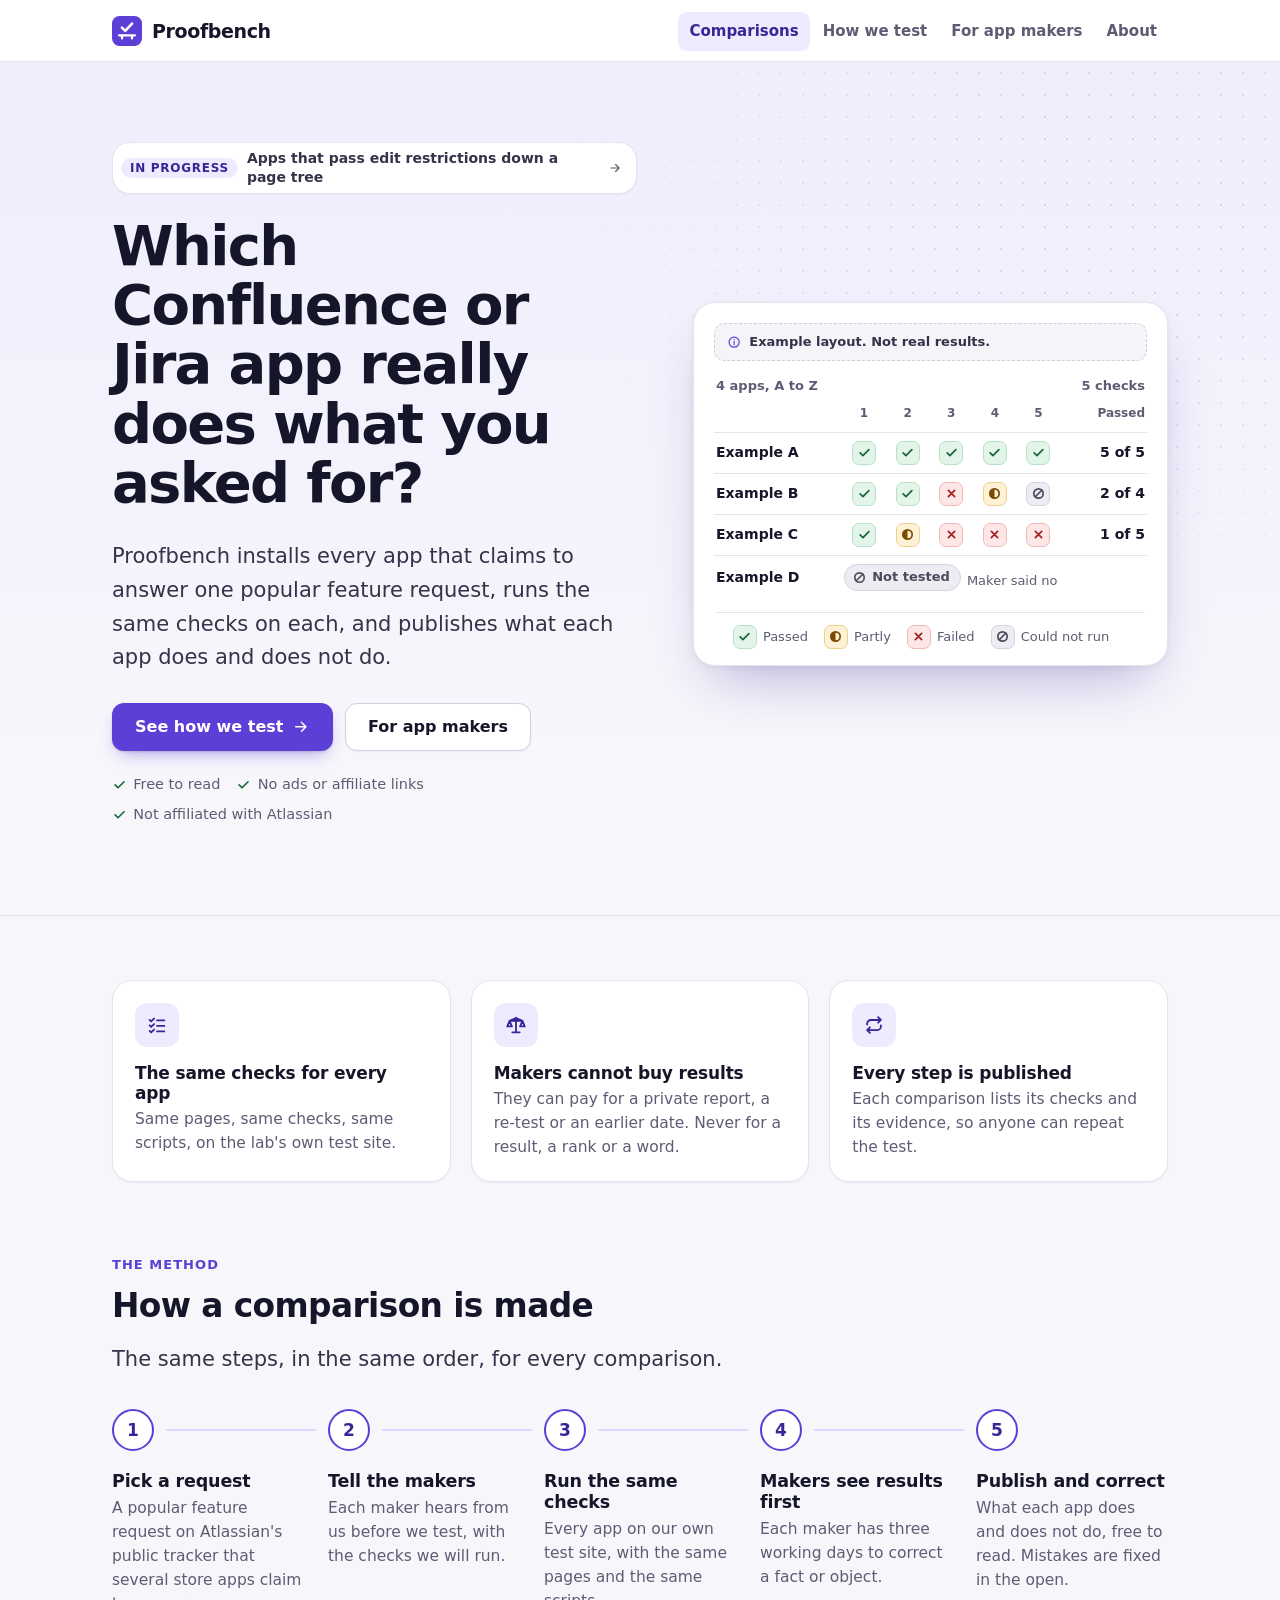
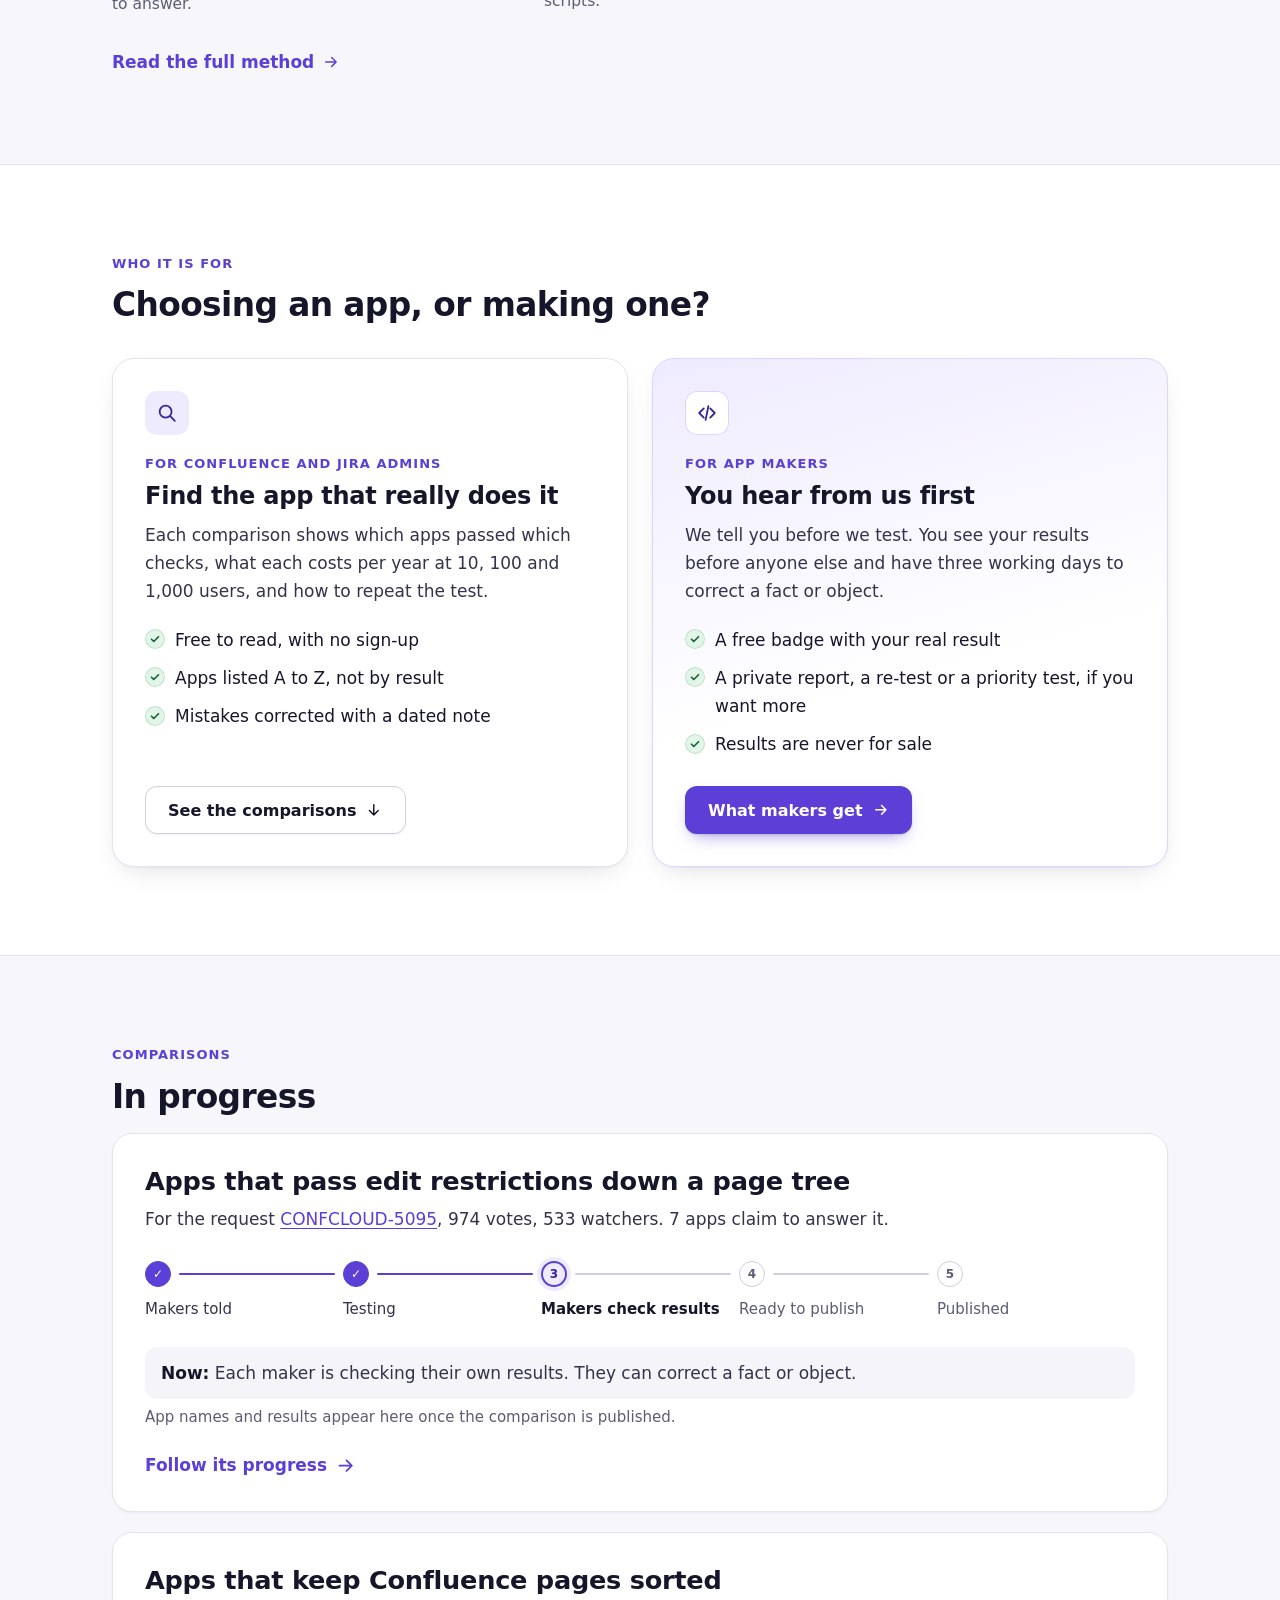
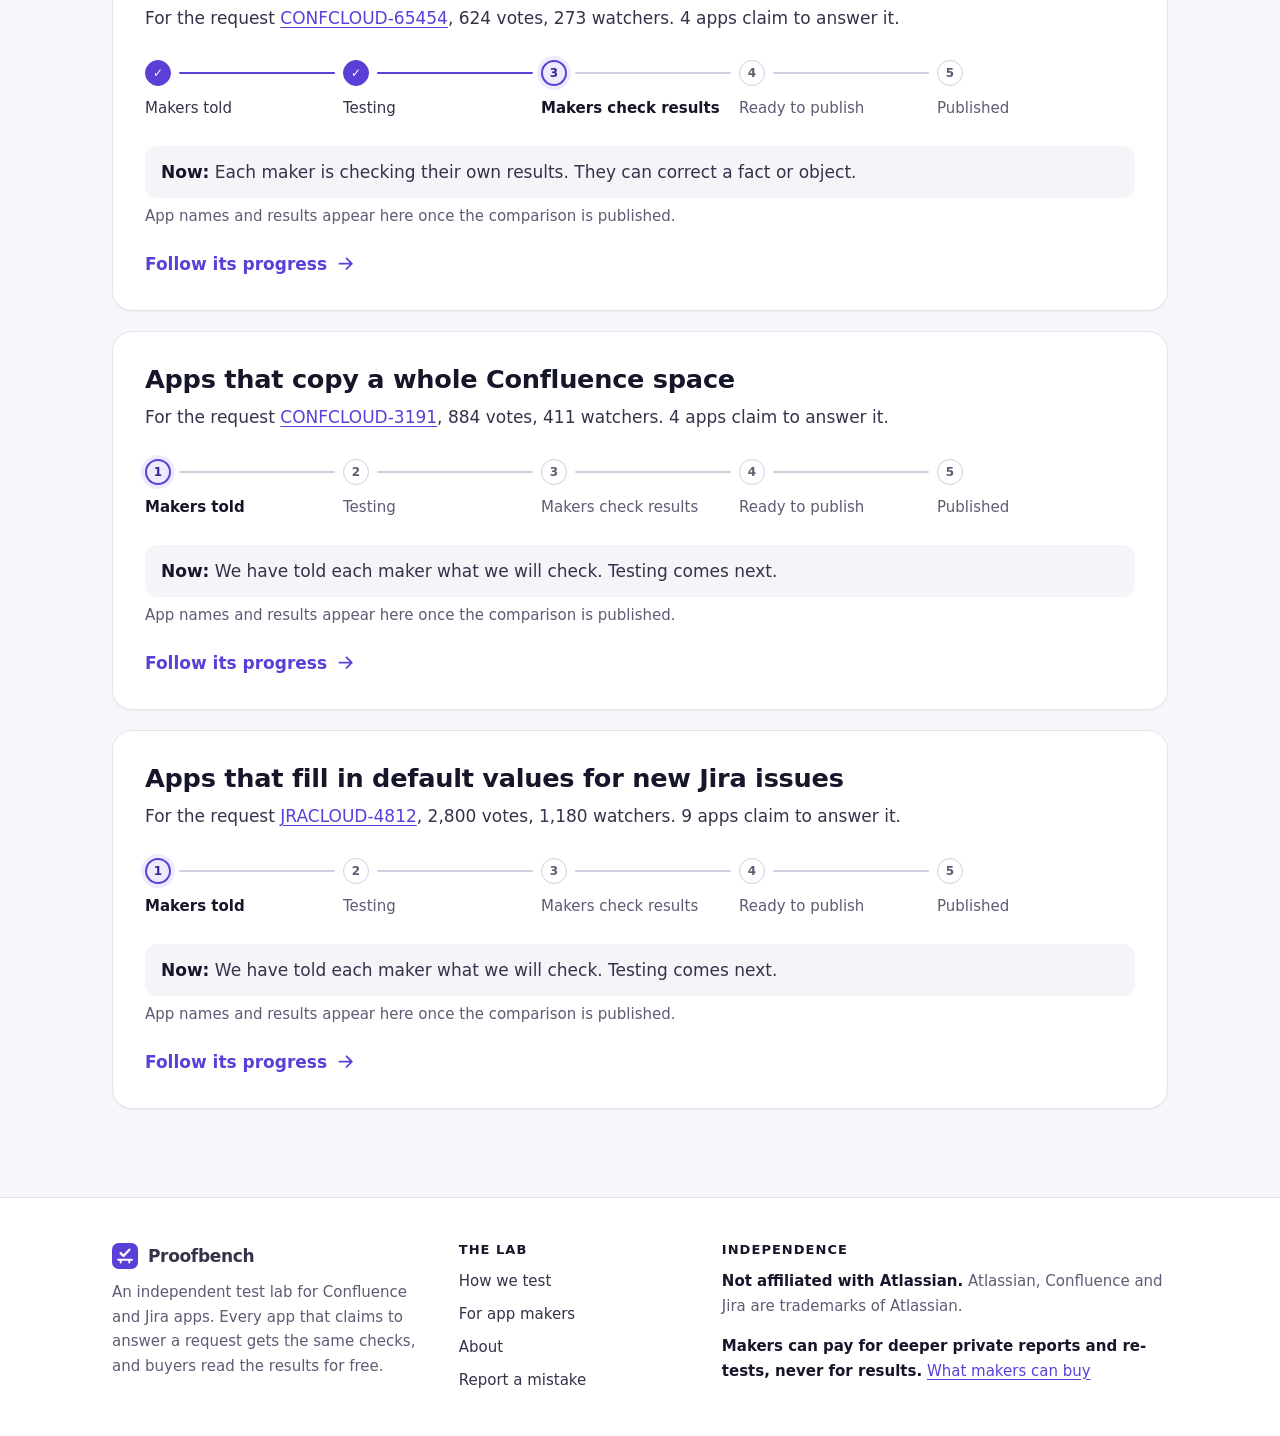
==== index.html @ 40b89bda "Space copy comparison in progress: every maker has been told" ====
<!DOCTYPE html>
<html lang="en">
<head>
<meta charset="utf-8">
<meta name="viewport" content="width=device-width, initial-scale=1">
<meta name="color-scheme" content="light dark">
<meta name="theme-color" content="#f0edfd" media="(prefers-color-scheme: light)">
<meta name="theme-color" content="#15143a" media="(prefers-color-scheme: dark)">
<title>Proofbench: independent tests of Confluence and Jira apps</title>
<meta name="description" content="Proofbench tests every Confluence or Jira app that claims to answer one popular request, with the same checks, and publishes what each app does and does not do.">
<meta property="og:type" content="website">
<meta property="og:site_name" content="Proofbench">
<meta property="og:title" content="Proofbench: independent tests of Confluence and Jira apps">
<meta property="og:description" content="Proofbench tests every Confluence or Jira app that claims to answer one popular request, with the same checks, and publishes what each app does and does not do.">
<meta property="og:url" content="https://world-wide-nodes.github.io/App_Testing_Lab/">
<meta property="og:image" content="https://world-wide-nodes.github.io/App_Testing_Lab/assets/share-proofbench.png">
<meta property="og:image:width" content="1200">
<meta property="og:image:height" content="630">
<meta property="og:image:alt" content="Proofbench: which Confluence or Jira app really does what you asked for? The same checks for every app, and results are never for sale.">
<meta name="twitter:card" content="summary_large_image">
<meta name="twitter:image" content="https://world-wide-nodes.github.io/App_Testing_Lab/assets/share-proofbench.png">
<meta name="twitter:image:alt" content="Proofbench: which Confluence or Jira app really does what you asked for? The same checks for every app, and results are never for sale.">
<meta name="twitter:title" content="Proofbench: independent tests of Confluence and Jira apps">
<meta name="twitter:description" content="Proofbench tests every Confluence or Jira app that claims to answer one popular request, with the same checks, and publishes what each app does and does not do.">
<link rel="canonical" href="https://world-wide-nodes.github.io/App_Testing_Lab/">
<meta name="google-site-verification" content="ty6ygACPej_Ym1TWfnwm_BV6bVyAmsCLeqcyxPA3-FA">
<script type="application/ld+json">{"@context":"https://schema.org","@graph":[{"@type":"Organization","@id":"https://world-wide-nodes.github.io/App_Testing_Lab/#lab","name":"Proofbench","url":"https://world-wide-nodes.github.io/App_Testing_Lab/","email":"proofbench.lab@proton.me"},{"@type":"WebSite","@id":"https://world-wide-nodes.github.io/App_Testing_Lab/#site","name":"Proofbench","url":"https://world-wide-nodes.github.io/App_Testing_Lab/","description":"Proofbench tests every Confluence or Jira app that claims to answer one popular request, with the same checks, and publishes what each app does and does not do.","publisher":{"@id":"https://world-wide-nodes.github.io/App_Testing_Lab/#lab"}}]}</script>
<link rel="icon" href="assets/favicon.svg" type="image/svg+xml">
<link rel="stylesheet" href="assets/site.css?v=d49eef5ddd">
</head>
<body>
<svg xmlns="http://www.w3.org/2000/svg" class="sprite" width="0" height="0" style="position:absolute;width:0;height:0;overflow:hidden" aria-hidden="true" focusable="false">
  <symbol id="i-pass" viewBox="0 0 24 24"><path d="M5 12.5l4.5 4.5L19 7.5"/></symbol>
  <symbol id="i-partial" viewBox="0 0 24 24"><circle cx="12" cy="12" r="7.5"/><path d="M12 4.5a7.5 7.5 0 0 0 0 15z" fill="currentColor" stroke="none"/></symbol>
  <symbol id="i-fail" viewBox="0 0 24 24"><path d="M7 7l10 10M17 7L7 17"/></symbol>
  <symbol id="i-na" viewBox="0 0 24 24"><circle cx="12" cy="12" r="7.5"/><path d="M6.8 17.2L17.2 6.8"/></symbol>
  <symbol id="i-dash" viewBox="0 0 24 24"><path d="M7 12h10"/></symbol>
  <symbol id="i-arrow" viewBox="0 0 24 24"><path d="M5 12h14M13 6l6 6-6 6"/></symbol>
  <symbol id="i-down" viewBox="0 0 24 24"><path d="M12 5v14M6 13l6 6 6-6"/></symbol>
  <symbol id="i-chevron" viewBox="0 0 24 24"><path d="M6 9l6 6 6-6"/></symbol>
  <symbol id="i-external" viewBox="0 0 24 24"><path d="M14 4.5h5.5V10M19.5 4.5L11 13M18 14v4.5a1.5 1.5 0 0 1-1.5 1.5h-11A1.5 1.5 0 0 1 4 18.5v-11A1.5 1.5 0 0 1 5.5 6H10"/></symbol>
  <symbol id="i-info" viewBox="0 0 24 24"><circle cx="12" cy="12" r="8.5"/><path d="M12 11v5.5M12 7.8v.2"/></symbol>
  <symbol id="i-mail" viewBox="0 0 24 24"><rect x="3.5" y="5.5" width="17" height="13" rx="2"/><path d="M4 7.5l8 5.5 8-5.5"/></symbol>
  <symbol id="i-checklist" viewBox="0 0 24 24"><path d="M4 6.5l1.6 1.6L8.8 5M4 12.5l1.6 1.6 3.2-3.1M4 18.5l1.6 1.6 3.2-3.1M12 7h8M12 13h8M12 19h8"/></symbol>
  <symbol id="i-scale" viewBox="0 0 24 24"><path d="M12 4v16M8 20h8M5 7.5h14M12 4.5l-7 3M12 4.5l7 3M5 7.5l-2.5 6h5zM19 7.5l-2.5 6h5z"/></symbol>
  <symbol id="i-repeat" viewBox="0 0 24 24"><path d="M16.5 3.5l3 3-3 3M4.5 11.5v-1a4 4 0 0 1 4-4h11M7.5 20.5l-3-3 3-3M19.5 12.5v1a4 4 0 0 1-4 4h-11"/></symbol>
  <symbol id="i-search" viewBox="0 0 24 24"><circle cx="10.5" cy="10.5" r="6.5"/><path d="M15.5 15.5l5 5"/></symbol>
  <symbol id="i-code" viewBox="0 0 24 24"><path d="M8.5 7l-5 5 5 5M15.5 7l5 5-5 5M13.5 4.5l-3 15"/></symbol>
  <symbol id="i-eye" viewBox="0 0 24 24"><path d="M2.5 12S6 5.5 12 5.5 21.5 12 21.5 12 18 18.5 12 18.5 2.5 12 2.5 12z"/><circle cx="12" cy="12" r="3"/></symbol>
  <symbol id="i-reply" viewBox="0 0 24 24"><path d="M5.5 19.5v-3.5h-1A1.5 1.5 0 0 1 3 14.5v-9A1.5 1.5 0 0 1 4.5 4h15A1.5 1.5 0 0 1 21 5.5v9a1.5 1.5 0 0 1-1.5 1.5H9.5z"/><path d="M7.5 8.5h9M7.5 12h6"/></symbol>
  <symbol id="i-badge" viewBox="0 0 24 24"><circle cx="12" cy="9" r="5.5"/><path d="M8.6 13.3L7.5 20.5l4.5-2.4 4.5 2.4-1.1-7.2"/></symbol>
  <symbol id="i-check-circle" viewBox="0 0 24 24"><circle cx="12" cy="12" r="8.5"/><path d="M8.3 12.3l2.6 2.6 4.9-5.3"/></symbol>
  <symbol id="i-report" viewBox="0 0 24 24"><path d="M14 3.5H7A1.5 1.5 0 0 0 5.5 5v14A1.5 1.5 0 0 0 7 20.5h10a1.5 1.5 0 0 0 1.5-1.5V8z"/><path d="M14 3.5V8h4.5M9 12.5h6M9 16h6"/></symbol>
  <symbol id="i-retest" viewBox="0 0 24 24"><path d="M19.5 12a7.5 7.5 0 1 1-2.3-5.4M19.5 4.5V9H15"/><path d="M9 12.3l2 2 4-4.3"/></symbol>
  <symbol id="i-calendar" viewBox="0 0 24 24"><rect x="4" y="5.5" width="16" height="14.5" rx="2"/><path d="M4 10h16M8.5 3.5v4M15.5 3.5v4M12 13v4M10 15h4"/></symbol>
  <symbol id="i-site" viewBox="0 0 24 24"><rect x="3.5" y="4.5" width="17" height="12" rx="2"/><path d="M8.5 20h7M12 16.5V20"/></symbol>
  <symbol id="i-flag" viewBox="0 0 24 24"><path d="M5.5 21V4.5M5.5 5h11l-2.5 4 2.5 4h-11"/></symbol>
</svg>
<a class="skip" href="#main">Skip to the content</a>
<header class="top">
  <div class="wrap top-row">
    <a class="brand" href=""><svg class="brand-mark" width="28" height="28" viewBox="0 0 32 32" aria-hidden="true" focusable="false"><rect class="brand-tile" width="32" height="32" rx="8"/><g fill="none" stroke="#fff" stroke-linecap="round" stroke-linejoin="round"><path stroke-width="2.8" d="M10.6 12.4l3.5 3.5 7.3-7.7"/><path stroke-width="2.4" d="M7.5 20.6h17M10.7 20.6v3.3M21.3 20.6v3.3"/></g></svg><span>Proofbench</span></a>
    <nav class="site-nav" aria-label="Main">
      <ul class="nav">
        <li><a href="" aria-current="page">Comparisons</a></li>
        <li><a href="method/">How we test</a></li>
        <li><a href="makers/"><span class="nav-long">For app makers</span><span class="nav-short" aria-hidden="true">Makers</span></a></li>
        <li><a href="about/">About</a></li>
      </ul>
    </nav>
  </div>
</header>
<main id="main">
<section class="hero" aria-labelledby="hero-title">
  <div class="wrap hero-grid">
    <div>
      <a class="chip" href="c/edit-inheritance/"><span class="chip-label">In progress</span>Apps that pass edit restrictions down a page tree<svg class="icon" width="20" height="20" aria-hidden="true"><use href="#i-arrow"/></svg></a>
      <h1 id="hero-title">Which Confluence or Jira app really does what you asked for?</h1>
      <p class="lead">Proofbench installs every app that claims to answer one popular feature request, runs the same checks on each, and publishes what each app does and does not do.</p>
      <div class="btn-row">
        <a class="btn btn-primary" href="method/">See how we test <svg class="icon" width="20" height="20" aria-hidden="true"><use href="#i-arrow"/></svg></a>
        <a class="btn btn-secondary" href="makers/">For app makers</a>
      </div>
      <ul class="hero-fine">
        <li><svg class="icon" width="20" height="20" aria-hidden="true"><use href="#i-pass"/></svg>Free to read</li>
        <li><svg class="icon" width="20" height="20" aria-hidden="true"><use href="#i-pass"/></svg>No ads or affiliate links</li>
        <li><svg class="icon" width="20" height="20" aria-hidden="true"><use href="#i-pass"/></svg>Not affiliated with Atlassian</li>
      </ul>
    </div>
    <figure class="demo" aria-labelledby="demo-label">
      <figcaption class="demo-label" id="demo-label"><svg class="icon" width="20" height="20" aria-hidden="true"><use href="#i-info"/></svg>Example layout. Not real results.</figcaption>
      <p class="demo-title"><span>4 apps, A to Z</span><span>5 checks</span></p>
      <table class="demo-table">
        <thead><tr><th scope="col"><span class="sr-only">App</span></th><th scope="col"><span class="sr-only">Check </span>1</th><th scope="col"><span class="sr-only">Check </span>2</th><th scope="col"><span class="sr-only">Check </span>3</th><th scope="col"><span class="sr-only">Check </span>4</th><th scope="col"><span class="sr-only">Check </span>5</th><th scope="col" class="demo-score">Passed</th></tr></thead>
        <tbody>
          <tr><th scope="row">Example A</th><td><span class="mark mark-pass" role="img" aria-label="Passed"><svg class="icon" width="20" height="20" aria-hidden="true"><use href="#i-pass"/></svg></span></td><td><span class="mark mark-pass" role="img" aria-label="Passed"><svg class="icon" width="20" height="20" aria-hidden="true"><use href="#i-pass"/></svg></span></td><td><span class="mark mark-pass" role="img" aria-label="Passed"><svg class="icon" width="20" height="20" aria-hidden="true"><use href="#i-pass"/></svg></span></td><td><span class="mark mark-pass" role="img" aria-label="Passed"><svg class="icon" width="20" height="20" aria-hidden="true"><use href="#i-pass"/></svg></span></td><td><span class="mark mark-pass" role="img" aria-label="Passed"><svg class="icon" width="20" height="20" aria-hidden="true"><use href="#i-pass"/></svg></span></td><td class="demo-score">5 of 5</td></tr>
          <tr><th scope="row">Example B</th><td><span class="mark mark-pass" role="img" aria-label="Passed"><svg class="icon" width="20" height="20" aria-hidden="true"><use href="#i-pass"/></svg></span></td><td><span class="mark mark-pass" role="img" aria-label="Passed"><svg class="icon" width="20" height="20" aria-hidden="true"><use href="#i-pass"/></svg></span></td><td><span class="mark mark-fail" role="img" aria-label="Failed"><svg class="icon" width="20" height="20" aria-hidden="true"><use href="#i-fail"/></svg></span></td><td><span class="mark mark-partial" role="img" aria-label="Partly"><svg class="icon" width="20" height="20" aria-hidden="true"><use href="#i-partial"/></svg></span></td><td><span class="mark mark-na" role="img" aria-label="Could not run"><svg class="icon" width="20" height="20" aria-hidden="true"><use href="#i-na"/></svg></span></td><td class="demo-score">2 of 4</td></tr>
          <tr><th scope="row">Example C</th><td><span class="mark mark-pass" role="img" aria-label="Passed"><svg class="icon" width="20" height="20" aria-hidden="true"><use href="#i-pass"/></svg></span></td><td><span class="mark mark-partial" role="img" aria-label="Partly"><svg class="icon" width="20" height="20" aria-hidden="true"><use href="#i-partial"/></svg></span></td><td><span class="mark mark-fail" role="img" aria-label="Failed"><svg class="icon" width="20" height="20" aria-hidden="true"><use href="#i-fail"/></svg></span></td><td><span class="mark mark-fail" role="img" aria-label="Failed"><svg class="icon" width="20" height="20" aria-hidden="true"><use href="#i-fail"/></svg></span></td><td><span class="mark mark-fail" role="img" aria-label="Failed"><svg class="icon" width="20" height="20" aria-hidden="true"><use href="#i-fail"/></svg></span></td><td class="demo-score">1 of 5</td></tr>
          <tr><th scope="row">Example D</th><td class="demo-untested" colspan="6"><span class="pill pill-na"><svg class="icon" width="20" height="20" aria-hidden="true"><use href="#i-na"/></svg><span class="word">Not tested</span></span><span class="demo-why">Maker said no</span></td></tr>
        </tbody>
      </table>
      <ul class="legend-inline" aria-hidden="true"><li><span class="mark mark-pass" aria-hidden="true"><svg class="icon" width="20" height="20" aria-hidden="true"><use href="#i-pass"/></svg></span>Passed</li><li><span class="mark mark-partial" aria-hidden="true"><svg class="icon" width="20" height="20" aria-hidden="true"><use href="#i-partial"/></svg></span>Partly</li><li><span class="mark mark-fail" aria-hidden="true"><svg class="icon" width="20" height="20" aria-hidden="true"><use href="#i-fail"/></svg></span>Failed</li><li><span class="mark mark-na" aria-hidden="true"><svg class="icon" width="20" height="20" aria-hidden="true"><use href="#i-na"/></svg></span>Could not run</li></ul>
    </figure>
  </div>
</section>

<section class="section section-first" aria-labelledby="trust-title">
  <div class="wrap">
    <h2 id="trust-title" class="sr-only">Why you can trust the results</h2>
    <ul class="trust">
      <li>
        <span class="icon-tile"><svg class="icon" width="20" height="20" aria-hidden="true"><use href="#i-checklist"/></svg></span>
        <div><h3>The same checks for every app</h3><p>Same pages, same checks, same scripts, on the lab's own test site.</p></div>
      </li>
      <li>
        <span class="icon-tile"><svg class="icon" width="20" height="20" aria-hidden="true"><use href="#i-scale"/></svg></span>
        <div><h3>Makers cannot buy results</h3><p>They can pay for a private report, a <span class="nowrap">re-test</span> or an earlier date. Never for a result, a rank or a word.</p></div>
      </li>
      <li>
        <span class="icon-tile"><svg class="icon" width="20" height="20" aria-hidden="true"><use href="#i-repeat"/></svg></span>
        <div><h3>Every step is published</h3><p>Each comparison lists its checks and its evidence, so anyone can repeat the test.</p></div>
      </li>
    </ul>

    <div class="block">
      <div class="section-head">
        <p class="kicker">The method</p>
        <h2 id="how-title">How a comparison is made</h2>
        <p class="lead">The same steps, in the same order, for every comparison.</p>
      </div>
      <ol class="timeline" role="list" aria-labelledby="how-title">
        <li><h3>Pick a request</h3><p>A popular feature request on Atlassian's public tracker that several store apps claim to answer.</p></li>
        <li><h3>Tell the makers</h3><p>Each maker hears from us before we test, with the checks we will run.</p></li>
        <li><h3>Run the same checks</h3><p>Every app on our own test site, with the same pages and the same scripts.</p></li>
        <li><h3>Makers see results first</h3><p>Each maker has three working days to correct a fact or object.</p></li>
        <li><h3>Publish and correct</h3><p>What each app does and does not do, free to read. Mistakes are fixed in the open.</p></li>
      </ol>
      <a class="more-link" href="method/">Read the full method <svg class="icon" width="20" height="20" aria-hidden="true"><use href="#i-arrow"/></svg></a>
    </div>
  </div>
</section>

<section class="section section-alt" aria-labelledby="who-title">
  <div class="wrap">
    <div class="section-head">
      <p class="kicker">Who it is for</p>
      <h2 id="who-title">Choosing an app, or making one?</h2>
    </div>
    <div class="audiences">
      <article class="aud">
        <span class="icon-tile"><svg class="icon" width="20" height="20" aria-hidden="true"><use href="#i-search"/></svg></span>
        <p class="kicker">For Confluence and Jira admins</p>
        <h3>Find the app that really does it</h3>
        <p>Each comparison shows which apps passed which checks, what each costs per year at 10, 100 and 1,000 users, and how to repeat the test.</p>
        <ul class="ticks">
          <li>Free to read, with no sign-up</li>
          <li>Apps listed A to Z, not by result</li>
          <li>Mistakes corrected with a dated note</li>
        </ul>
        <a class="btn btn-secondary" href="#comparisons">See the comparisons <svg class="icon" width="20" height="20" aria-hidden="true"><use href="#i-down"/></svg></a>
      </article>
      <article class="aud aud-makers">
        <span class="icon-tile"><svg class="icon" width="20" height="20" aria-hidden="true"><use href="#i-code"/></svg></span>
        <p class="kicker">For app makers</p>
        <h3>You hear from us first</h3>
        <p>We tell you before we test. You see your results before anyone else and have three working days to correct a fact or object.</p>
        <ul class="ticks">
          <li>A free badge with your real result</li>
          <li>A private report, a re-test or a priority test, if you want more</li>
          <li>Results are never for sale</li>
        </ul>
        <a class="btn btn-primary" href="makers/">What makers get <svg class="icon" width="20" height="20" aria-hidden="true"><use href="#i-arrow"/></svg></a>
      </article>
    </div>
  </div>
</section>

<section id="comparisons" class="section" aria-labelledby="comparisons-title">
  <div class="wrap">
    <p class="kicker">Comparisons</p>
    <h2 id="comparisons-title">In progress</h2>
    <ul class="cards">
      <li class="card card-progress card-linked">
        <h3><a href="c/edit-inheritance/">Apps that pass edit restrictions down a page tree</a></h3>
        <p class="request">For the request <a href="https://jira.atlassian.com/browse/CONFCLOUD-5095" rel="nofollow noopener">CONFCLOUD-5095</a>, 974 votes, 533 watchers. 7 apps claim to answer it.</p>
        <ol class="stages" role="list" aria-label="Stage"><li class="stage stage-done">Makers told</li><li class="stage stage-done">Testing</li><li class="stage stage-now" aria-current="step">Makers check results</li><li class="stage stage-next">Ready to publish</li><li class="stage stage-next">Published</li></ol>
        <p class="progress-now"><strong>Now:</strong> Each maker is checking their own results. They can correct a fact or object.</p>
        <p class="note">App names and results appear here once the comparison is published.</p>
        <p class="card-cta" aria-hidden="true">Follow its progress <svg class="icon" width="20" height="20" aria-hidden="true"><use href="#i-arrow"/></svg></p>
      </li>
      <li class="card card-progress card-linked">
        <h3><a href="c/sort-pages/">Apps that keep Confluence pages sorted</a></h3>
        <p class="request">For the request <a href="https://jira.atlassian.com/browse/CONFCLOUD-65454" rel="nofollow noopener">CONFCLOUD-65454</a>, 624 votes, 273 watchers. 4 apps claim to answer it.</p>
        <ol class="stages" role="list" aria-label="Stage"><li class="stage stage-done">Makers told</li><li class="stage stage-done">Testing</li><li class="stage stage-now" aria-current="step">Makers check results</li><li class="stage stage-next">Ready to publish</li><li class="stage stage-next">Published</li></ol>
        <p class="progress-now"><strong>Now:</strong> Each maker is checking their own results. They can correct a fact or object.</p>
        <p class="note">App names and results appear here once the comparison is published.</p>
        <p class="card-cta" aria-hidden="true">Follow its progress <svg class="icon" width="20" height="20" aria-hidden="true"><use href="#i-arrow"/></svg></p>
      </li>
      <li class="card card-progress card-linked">
        <h3><a href="c/copy-space/">Apps that copy a whole Confluence space</a></h3>
        <p class="request">For the request <a href="https://jira.atlassian.com/browse/CONFCLOUD-3191" rel="nofollow noopener">CONFCLOUD-3191</a>, 884 votes, 411 watchers. 4 apps claim to answer it.</p>
        <ol class="stages" role="list" aria-label="Stage"><li class="stage stage-now" aria-current="step">Makers told</li><li class="stage stage-next">Testing</li><li class="stage stage-next">Makers check results</li><li class="stage stage-next">Ready to publish</li><li class="stage stage-next">Published</li></ol>
        <p class="progress-now"><strong>Now:</strong> We have told each maker what we will check. Testing comes next.</p>
        <p class="note">App names and results appear here once the comparison is published.</p>
        <p class="card-cta" aria-hidden="true">Follow its progress <svg class="icon" width="20" height="20" aria-hidden="true"><use href="#i-arrow"/></svg></p>
      </li>
      <li class="card card-progress card-linked">
        <h3><a href="c/default-values/">Apps that fill in default values for new Jira issues</a></h3>
        <p class="request">For the request <a href="https://jira.atlassian.com/browse/JRACLOUD-4812" rel="nofollow noopener">JRACLOUD-4812</a>, 2,800 votes, 1,180 watchers. 9 apps claim to answer it.</p>
        <ol class="stages" role="list" aria-label="Stage"><li class="stage stage-now" aria-current="step">Makers told</li><li class="stage stage-next">Testing</li><li class="stage stage-next">Makers check results</li><li class="stage stage-next">Ready to publish</li><li class="stage stage-next">Published</li></ol>
        <p class="progress-now"><strong>Now:</strong> We have told each maker what we will check. Testing comes next.</p>
        <p class="note">App names and results appear here once the comparison is published.</p>
        <p class="card-cta" aria-hidden="true">Follow its progress <svg class="icon" width="20" height="20" aria-hidden="true"><use href="#i-arrow"/></svg></p>
      </li>
    </ul>
  </div>
</section>

</main>
<footer class="foot">
  <div class="wrap foot-grid">
    <div>
      <a class="brand" href=""><svg class="brand-mark" width="28" height="28" viewBox="0 0 32 32" aria-hidden="true" focusable="false"><rect class="brand-tile" width="32" height="32" rx="8"/><g fill="none" stroke="#fff" stroke-linecap="round" stroke-linejoin="round"><path stroke-width="2.8" d="M10.6 12.4l3.5 3.5 7.3-7.7"/><path stroke-width="2.4" d="M7.5 20.6h17M10.7 20.6v3.3M21.3 20.6v3.3"/></g></svg><span>Proofbench</span></a>
      <p>An independent test lab for Confluence and Jira apps. Every app that claims to answer a request gets the same checks, and buyers read the results for free.</p>
    </div>
    <div>
      <h2>The lab</h2>
      <ul>
        <li><a href="method/">How we test</a></li>
        <li><a href="makers/">For app makers</a></li>
        <li><a href="about/">About</a></li>
        <li><a href="about/#report">Report a mistake</a></li>
      </ul>
    </div>
    <div>
      <h2>Independence</h2>
      <p><strong>Not affiliated with Atlassian.</strong> Atlassian, Confluence and Jira are trademarks of Atlassian.</p>
      <p><strong>Makers can pay for deeper private reports and re-tests, never for results.</strong>
        <a href="makers/">What makers can buy</a></p>
    </div>
  </div>
</footer>
</body>
</html>
---- assets/site.css ----
/* The lab's one stylesheet. System fonts only: nothing loads from another host.
   Phone first: base rules are for small screens, wider screens add to them. */

/* Tokens ------------------------------------------------------------------------------ */
:root {
  color-scheme: light dark;
  --font: system-ui, -apple-system, "Segoe UI", Roboto, "Helvetica Neue", Arial, sans-serif;
  --mono: ui-monospace, SFMono-Regular, Menlo, Consolas, monospace;

  --bg: #f7f7fb;
  --bg-tint: #f0edfd;
  --surface: #ffffff;
  --surface-2: #f4f4f9;
  --text: #16162a;
  --text-2: #33334a;
  --muted: #5c5c75;
  --line: #e4e4ef;
  --line-strong: #cfcfe0;
  --dot: rgb(91 63 214 / 0.16);

  --brand: #5b3fd6;            /* links, buttons, focus */
  --brand-hover: #4a2fc0;
  --brand-strong: #3a2496;     /* text on the soft brand tint */
  --brand-soft: #efebff;
  --brand-soft-2: #ddd4ff;
  --brand-tile: #5b3fd6;       /* the logo tile */
  --on-brand: #ffffff;

  --pass-bg: #e3f5e9; --pass-fg: #17663a; --pass-line: #b6e2c4;
  --partial-bg: #fdf1d6; --partial-fg: #7a4a00; --partial-line: #efd18a;
  --fail-bg: #fde6e6; --fail-fg: #a3201f; --fail-line: #f2b8b8;
  --na-bg: #ececf2; --na-fg: #4a4a5c; --na-line: #d3d3e0;

  --shadow-1: 0 1px 2px rgb(22 22 42 / 0.05);
  --shadow-2: 0 1px 2px rgb(22 22 42 / 0.04), 0 10px 28px -12px rgb(22 22 42 / 0.18);
  --shadow-3: 0 2px 6px rgb(22 22 42 / 0.05), 0 28px 56px -20px rgb(58 36 150 / 0.34);

  --r-sm: 8px;
  --r: 14px;
  --r-lg: 20px;
  --wrap: 70rem;
}
@media (prefers-color-scheme: dark) {
  :root {
    --bg: #0e0f1b;
    --bg-tint: #15143a;
    --surface: #161828;
    --surface-2: #1d1f33;
    --text: #ecebf5;
    --text-2: #d2d2e3;
    --muted: #a6a8c0;
    --line: #2a2c42;
    --line-strong: #3d405c;
    --dot: rgb(180 162 255 / 0.13);

    --brand: #b4a2ff;
    --brand-hover: #cdc1ff;
    --brand-strong: #dad1ff;
    --brand-soft: #241f47;
    --brand-soft-2: #3a3170;
    --brand-tile: #7b61f0;
    --on-brand: #12102a;

    --pass-bg: #11321f; --pass-fg: #8fe3ae; --pass-line: #22573a;
    --partial-bg: #3a2a0a; --partial-fg: #f5cf7c; --partial-line: #6a4d14;
    --fail-bg: #431b1e; --fail-fg: #f7a8a8; --fail-line: #6f2c31;
    --na-bg: #262838; --na-fg: #c6c7d9; --na-line: #3c3f58;

    --shadow-1: 0 1px 2px rgb(0 0 0 / 0.4);
    --shadow-2: 0 1px 2px rgb(0 0 0 / 0.35), 0 12px 30px -14px rgb(0 0 0 / 0.7);
    --shadow-3: 0 2px 6px rgb(0 0 0 / 0.35), 0 30px 60px -24px rgb(0 0 0 / 0.85);
  }
}

/* Base -------------------------------------------------------------------------------- */
*, *::before, *::after { box-sizing: border-box; }
html { -webkit-text-size-adjust: 100%; text-size-adjust: 100%; }
body {
  margin: 0;
  background: var(--bg);
  color: var(--text);
  font: 1.0625rem/1.65 var(--font);
  overflow-wrap: anywhere;
  -webkit-font-smoothing: antialiased;
}
a { color: var(--brand); text-decoration-thickness: 1px; text-underline-offset: 0.18em; }
a:hover { color: var(--brand-hover); text-decoration-thickness: 2px; }
:focus-visible { outline: 3px solid var(--brand); outline-offset: 3px; border-radius: 4px; }
h1, h2, h3 { margin: 0 0 0.5em; line-height: 1.2; font-weight: 700; color: var(--text); }
h1 { font-size: clamp(2rem, 1.45rem + 2.4vw, 3rem); line-height: 1.1; letter-spacing: -0.025em; }
h2 { font-size: clamp(1.5rem, 1.25rem + 1vw, 2.125rem); letter-spacing: -0.018em; }
h3 { font-size: 1.1875rem; letter-spacing: -0.01em; }
p { margin: 0 0 1em; }
ul, ol { padding-left: 1.3em; }
q { quotes: "\201C" "\201D"; }
code { font-family: var(--mono); font-size: 0.9em; }
img, svg { max-width: 100%; }
@media (prefers-reduced-motion: reduce) {
  *, *::before, *::after { transition: none !important; scroll-behavior: auto !important; }
}

.wrap { max-width: var(--wrap); margin: 0 auto; padding: 0 16px; }
@media (min-width: 640px) { .wrap { padding: 0 24px; } }
@media (min-width: 1100px) { .wrap { padding: 0 32px; } }
.narrow { max-width: 46rem; }
.sr-only { position: absolute !important; width: 1px; height: 1px; padding: 0; margin: -1px;
  overflow: hidden; clip: rect(0 0 0 0); white-space: nowrap; border: 0; }
.skip { position: absolute; left: -999px; top: 8px; z-index: 10; background: var(--surface);
  color: var(--text); padding: 10px 14px; border-radius: var(--r-sm); box-shadow: var(--shadow-2); }
.skip:focus { left: 16px; }
.sprite { position: absolute; width: 0; height: 0; overflow: hidden; }
.icon { width: 1.25em; height: 1.25em; flex: none; fill: none; stroke: currentColor; stroke-width: 2;
  stroke-linecap: round; stroke-linejoin: round; vertical-align: -0.22em; }

.preview { background: var(--partial-bg); color: var(--partial-fg); border-bottom: 1px solid var(--partial-line);
  padding: 10px 16px; text-align: center; font-size: 0.9375rem; }
.note { color: var(--muted); font-size: 0.9375rem; }
.muted { color: var(--muted); }
.placeholder { background: var(--partial-bg); color: var(--partial-fg); padding: 2px 8px;
  border-radius: 6px; }

/* Sections and headings */
.section { padding: 56px 0; }
@media (min-width: 900px) { .section { padding: 88px 0; } }
.section-next { padding-top: 0; }
.section-first { padding-top: 40px; }
@media (min-width: 900px) { .section-first { padding-top: 64px; } }
.section-alt { background: var(--surface); border-top: 1px solid var(--line);
  border-bottom: 1px solid var(--line); }
.section-head { max-width: 46rem; margin-bottom: 32px; }
.section-head p:last-child { margin-bottom: 0; }
.kicker { margin: 0 0 12px; font-size: 0.8125rem; font-weight: 700; letter-spacing: 0.08em;
  text-transform: uppercase; color: var(--brand); }
.lead { font-size: clamp(1.125rem, 1.05rem + 0.35vw, 1.3125rem); line-height: 1.6;
  color: var(--text-2); max-width: 44rem; }
* + .block { margin-top: 56px; }
@media (min-width: 900px) { * + .block { margin-top: 72px; } }

/* Header and footer ------------------------------------------------------------------- */
.top { background: var(--surface); border-bottom: 1px solid var(--line); }
.top-row { display: flex; flex-wrap: wrap; align-items: center; justify-content: space-between;
  gap: 6px 24px; padding-top: 12px; padding-bottom: 10px; }
.brand { display: inline-flex; align-items: center; gap: 10px; font-weight: 750;
  font-size: 1.1875rem; letter-spacing: -0.02em; color: var(--text); text-decoration: none; }
.brand:hover { color: var(--text); }
.brand-mark { width: 30px; height: 30px; flex: none; }
.brand-tile { fill: var(--brand-tile); }
.nav { list-style: none; display: flex; flex-wrap: wrap; gap: 2px; margin: 0; padding: 0; }
.nav a { display: block; padding: 7px 11px; border-radius: 9px; color: var(--muted);
  font-size: 0.9375rem; font-weight: 600; text-decoration: none;
  transition: background-color 0.15s, color 0.15s; }
.nav a:hover { color: var(--text); background: var(--surface-2); }
.nav a[aria-current="page"] { color: var(--brand-strong); background: var(--brand-soft); }
.nav-short { display: none; }
@media (max-width: 719px) {
  .site-nav { width: 100%; border-top: 1px solid var(--line); padding-top: 6px; }
  .nav { justify-content: space-between; }
  .nav a { padding: 6px 8px; font-size: 0.9063rem; }
}
@media (max-width: 459px) {
  .nav-long { position: absolute; width: 1px; height: 1px; overflow: hidden; clip: rect(0 0 0 0);
    white-space: nowrap; }
  .nav-short { display: inline; }
  .nav a { padding: 6px 5px; }
}
@media (max-width: 359px) {
  .nav { gap: 0; }
  .nav a { padding: 6px 3px; font-size: 0.8125rem; }
  .chip { font-size: 0.8125rem; }
}

.foot { background: var(--surface); border-top: 1px solid var(--line); color: var(--muted);
  font-size: 0.9375rem; }
.foot-grid { display: grid; gap: 28px; padding-top: 44px; padding-bottom: 44px; }
@media (min-width: 860px) { .foot-grid { grid-template-columns: 1.1fr 0.8fr 1.6fr; gap: 40px; } }
.foot .brand { font-size: 1.0625rem; margin-bottom: 10px; }
.foot .brand-mark { width: 26px; height: 26px; }
.foot h2 { font-size: 0.8125rem; text-transform: uppercase; letter-spacing: 0.08em;
  color: var(--text); margin-bottom: 12px; }
.foot ul { list-style: none; margin: 0; padding: 0; display: grid; gap: 8px; }
.foot a { color: var(--text-2); text-decoration: none; }
.foot a:hover { color: var(--brand); text-decoration: underline; }
.foot strong { color: var(--text); }
.foot p a { color: var(--brand); text-decoration: underline; }
.foot p:last-child { margin-bottom: 0; }

/* Buttons, tags and chips ------------------------------------------------------------- */
.btn { display: inline-flex; align-items: center; justify-content: center; gap: 9px;
  min-height: 48px; padding: 12px 22px; border-radius: 12px; border: 1px solid transparent;
  font-size: 1rem; font-weight: 650; line-height: 1.2; text-decoration: none; text-align: center;
  transition: background-color 0.15s, border-color 0.15s, box-shadow 0.15s, transform 0.15s; }
.btn:hover { text-decoration: none; transform: translateY(-1px); }
.btn .icon { width: 1.1em; height: 1.1em; }
.btn-primary { background: var(--brand); color: var(--on-brand);
  box-shadow: 0 1px 2px rgb(22 22 42 / 0.12), 0 8px 18px -8px rgb(91 63 214 / 0.6); }
.btn-primary:hover { background: var(--brand-hover); color: var(--on-brand); }
.btn-secondary { background: var(--surface); color: var(--text); border-color: var(--line-strong);
  box-shadow: var(--shadow-1); }
.btn-secondary:hover { color: var(--brand-strong); border-color: var(--brand); }
.btn-light { background: #ffffff; color: #2a1b6b; }
.btn-light:hover { background: #f0ecff; color: #2a1b6b; }
.btn-row { display: flex; flex-wrap: wrap; gap: 12px; }
@media (max-width: 479px) { .btn-row .btn { flex: 1 1 100%; } }

.tag { display: inline-flex; align-items: center; gap: 7px; margin: 0 0 12px; padding: 3px 11px;
  border-radius: 999px; font-size: 0.8125rem; font-weight: 700; line-height: 1.5; }
.tag-progress { background: var(--brand-soft); color: var(--brand-strong); }
.tag-progress::before { content: ""; width: 8px; height: 8px; border-radius: 50%;
  background: var(--brand); box-shadow: 0 0 0 3px var(--brand-soft-2); }
.tag-published { background: var(--surface-2); color: var(--text-2); box-shadow: inset 0 0 0 1px var(--line); }
.tag-draft { color: var(--partial-fg); background: var(--partial-bg); }
.nowrap { white-space: nowrap; }

.chip { display: inline-flex; align-items: center; gap: 9px; max-width: 100%; margin: 0 0 22px;
  padding: 6px 14px 6px 8px; border-radius: 18px; border: 1px solid var(--line);
  background: var(--surface); box-shadow: var(--shadow-1); color: var(--text-2);
  font-size: 0.875rem; font-weight: 600; line-height: 1.35; text-decoration: none;
  transition: border-color 0.15s, box-shadow 0.15s; }
.chip:hover { color: var(--text); border-color: var(--brand-soft-2); box-shadow: var(--shadow-2);
  text-decoration: none; }
.chip-label { flex: none; padding: 2px 9px; border-radius: 999px; background: var(--brand-soft);
  color: var(--brand-strong); font-size: 0.75rem; font-weight: 750; text-transform: uppercase;
  letter-spacing: 0.06em; }
.chip .icon { color: var(--muted); width: 1em; height: 1em; }

/* Outcome marks and pills: colour always comes with an icon and a word ----------------- */
.pill { display: inline-flex; align-items: center; gap: 5px; padding: 3px 10px 3px 7px;
  border-radius: 999px; border: 1px solid transparent; font-size: 0.8125rem; font-weight: 650;
  line-height: 1.45; white-space: nowrap; }
.pill .icon { width: 15px; height: 15px; stroke-width: 2.6; }
.mark { display: inline-grid; place-items: center; width: 26px; height: 26px; border-radius: 8px;
  border: 1px solid transparent; vertical-align: middle; }
.mark .icon { width: 16px; height: 16px; stroke-width: 2.7; }
.pill-pass, .mark-pass { background: var(--pass-bg); color: var(--pass-fg); border-color: var(--pass-line); }
.pill-partial, .mark-partial { background: var(--partial-bg); color: var(--partial-fg);
  border-color: var(--partial-line); }
.pill-fail, .mark-fail { background: var(--fail-bg); color: var(--fail-fg); border-color: var(--fail-line); }
.pill-na, .mark-na { background: var(--na-bg); color: var(--na-fg); border-color: var(--na-line); }
.sid { font-weight: 750; color: var(--muted); font-variant-numeric: tabular-nums; }

.legend { list-style: none; margin: 0; padding: 0; display: grid; gap: 12px; }
.legend li { display: grid; gap: 4px 14px; align-items: start; }
@media (min-width: 560px) { .legend li { grid-template-columns: 9.5rem 1fr; } }
.legend .pill { justify-self: start; }
.legend-inline { display: flex; flex-wrap: wrap; gap: 8px 16px; font-size: 0.8125rem; color: var(--muted); }
.legend-inline li { display: inline-flex; align-items: center; gap: 6px; }
.legend-inline .mark { width: 20px; height: 20px; border-radius: 6px; }
.legend-inline .mark .icon { width: 13px; height: 13px; }

/* Ticks and crosses */
.ticks, .crosses { list-style: none; margin: 0; padding: 0; display: grid; gap: 10px; }
.ticks li, .crosses li { position: relative; padding-left: 30px; }
.ticks li::before, .crosses li::before { content: ""; position: absolute; left: 0; top: 0.2em;
  width: 20px; height: 20px; border-radius: 50%; background-repeat: no-repeat;
  background-position: center; background-size: 12px 12px; }
.ticks li::before { background-color: var(--pass-bg); box-shadow: inset 0 0 0 1px var(--pass-line);
  background-image: url("data:image/svg+xml,%3Csvg xmlns='http://www.w3.org/2000/svg' viewBox='0 0 24 24' fill='none' stroke='%2317663a' stroke-width='3.4' stroke-linecap='round' stroke-linejoin='round'%3E%3Cpath d='M5 12.5l4.5 4.5L19 7.5'/%3E%3C/svg%3E"); }
.crosses li::before { background-color: var(--fail-bg); box-shadow: inset 0 0 0 1px var(--fail-line);
  background-image: url("data:image/svg+xml,%3Csvg xmlns='http://www.w3.org/2000/svg' viewBox='0 0 24 24' fill='none' stroke='%23a3201f' stroke-width='3.4' stroke-linecap='round'%3E%3Cpath d='M7 7l10 10M17 7L7 17'/%3E%3C/svg%3E"); }
@media (prefers-color-scheme: dark) {
  .ticks li::before { background-image: url("data:image/svg+xml,%3Csvg xmlns='http://www.w3.org/2000/svg' viewBox='0 0 24 24' fill='none' stroke='%238fe3ae' stroke-width='3.4' stroke-linecap='round' stroke-linejoin='round'%3E%3Cpath d='M5 12.5l4.5 4.5L19 7.5'/%3E%3C/svg%3E"); }
  .crosses li::before { background-image: url("data:image/svg+xml,%3Csvg xmlns='http://www.w3.org/2000/svg' viewBox='0 0 24 24' fill='none' stroke='%23f7a8a8' stroke-width='3.4' stroke-linecap='round'%3E%3Cpath d='M7 7l10 10M17 7L7 17'/%3E%3C/svg%3E"); }
}

/* Cards */
.card { position: relative; background: var(--surface); border: 1px solid var(--line);
  border-radius: var(--r-lg); padding: 24px; box-shadow: var(--shadow-1); }
.card h3 { font-size: 1.25rem; }
.card p:last-child { margin-bottom: 0; }
.icon-tile { display: grid; place-items: center; width: 44px; height: 44px; flex: none;
  border-radius: 12px; background: var(--brand-soft); color: var(--brand-strong); }
.icon-tile .icon { width: 22px; height: 22px; }

/* Page heads -------------------------------------------------------------------------- */
.hero, .page-head { position: relative; overflow: hidden; border-bottom: 1px solid var(--line);
  background: linear-gradient(180deg, var(--bg-tint), var(--bg) 88%); }
.hero::before, .page-head::before { content: ""; position: absolute; inset: 0; pointer-events: none;
  background-image: radial-gradient(var(--dot) 1.2px, transparent 1.5px); background-size: 22px 22px;
  -webkit-mask-image: radial-gradient(ellipse 60% 70% at 85% 20%, #000 20%, transparent 70%);
  mask-image: radial-gradient(ellipse 60% 70% at 85% 20%, #000 20%, transparent 70%); }
.page-head { padding: 44px 0 40px; }
@media (min-width: 900px) { .page-head { padding: 72px 0 64px; } }
.page-head .wrap { position: relative; }
.page-head h1 { max-width: 22ch; }
.page-head .lead { margin-bottom: 0; }
.page-head .btn-row { margin-top: 28px; }
.crumbs { margin: 0 0 18px; font-size: 0.9375rem; }
.crumbs a { display: inline-flex; align-items: center; gap: 6px; color: var(--muted); text-decoration: none; }
.crumbs a:hover { color: var(--brand); }
.crumbs .icon { transform: rotate(180deg); width: 1em; height: 1em; }

/* Home: hero -------------------------------------------------------------------------- */
.hero-grid { position: relative; display: grid; gap: 44px; padding-top: 40px; padding-bottom: 56px; }
@media (min-width: 1000px) {
  .hero-grid { grid-template-columns: minmax(0, 1.05fr) minmax(0, 0.95fr); align-items: center;
    gap: 56px; padding-top: 80px; padding-bottom: 88px; }
}
.hero h1 { font-size: clamp(2.125rem, 1.35rem + 3.3vw, 3.5rem); line-height: 1.06;
  letter-spacing: -0.03em; max-width: 16ch; }
.hero .lead { margin-bottom: 28px; }
.hero-fine { list-style: none; margin: 22px 0 0; padding: 0; display: flex; flex-wrap: wrap;
  gap: 6px 16px; font-size: 0.9063rem; color: var(--muted); }
.hero-fine li { display: inline-flex; align-items: center; gap: 6px; }
.hero-fine .icon { color: var(--pass-fg); width: 1.05em; height: 1.05em; stroke-width: 2.6; }

/* The example results card */
.demo { margin: 0; padding: 16px 14px 14px; background: var(--surface); border: 1px solid var(--line);
  border-radius: 22px; box-shadow: var(--shadow-3); }
@media (min-width: 480px) { .demo { padding: 20px 20px 16px; } }
.demo-label { display: flex; align-items: center; gap: 8px; margin: 0 0 14px; padding: 7px 12px;
  border: 1px dashed var(--line-strong); border-radius: 10px; background: var(--surface-2);
  color: var(--text-2); font-size: 0.8125rem; font-weight: 700; }
.demo-label .icon { color: var(--brand); width: 1.1em; height: 1.1em; }
.demo-title { display: flex; justify-content: space-between; gap: 12px; margin: 0 2px 8px;
  font-size: 0.8125rem; color: var(--muted); font-weight: 600; }
.demo-table { width: 100%; border-collapse: collapse; font-size: 0.875rem; overflow-wrap: normal; }
.demo-table th, .demo-table td { padding: 8px 2px; text-align: center; }
.demo-table thead th { padding-top: 0; font-size: 0.75rem; font-weight: 650; color: var(--muted); }
.demo-table tbody th { text-align: left; font-weight: 650; white-space: nowrap; padding-right: 6px; }
.demo-table tbody tr > * { border-top: 1px solid var(--line); }
.demo-table .demo-score { text-align: right; font-weight: 750; white-space: nowrap;
  font-variant-numeric: tabular-nums; padding-left: 6px; }
.demo-table .demo-untested { text-align: left; }
.demo-why { color: var(--muted); font-size: 0.8125rem; margin-left: 6px; }
.demo .mark { width: 24px; height: 24px; border-radius: 7px; }
.demo .mark .icon { width: 15px; height: 15px; }
.demo .legend-inline { margin: 12px 2px 0; padding-top: 12px; border-top: 1px solid var(--line); }
@media (max-width: 359px) {
  .demo { padding: 14px 10px 12px; }
  .demo .mark { width: 21px; height: 21px; border-radius: 6px; }
  .demo .mark .icon { width: 13px; height: 13px; }
  .demo-table { font-size: 0.8125rem; }
}

/* Home: trust strip */
.trust { list-style: none; margin: 0; padding: 0; display: grid; gap: 14px; }
@media (min-width: 800px) {
  .trust { grid-template-columns: repeat(3, 1fr); gap: 20px; }
  .trust li { flex-direction: column; gap: 14px; padding: 24px; }
}
.trust li { display: flex; gap: 16px; align-items: flex-start; padding: 22px;
  background: var(--surface); border: 1px solid var(--line); border-radius: var(--r-lg);
  box-shadow: var(--shadow-1); }
.trust h3 { font-size: 1.0625rem; margin-bottom: 4px; }
.trust p { margin: 0; color: var(--muted); font-size: 0.9688rem; line-height: 1.55; }

/* Home: how a comparison is made */
.timeline { list-style: none; margin: 0; padding: 0; display: grid; counter-reset: step; }
.timeline > li { position: relative; padding: 0 0 30px 62px; counter-increment: step; }
.timeline > li::before { content: counter(step); position: absolute; left: 0; top: -4px;
  width: 42px; height: 42px; display: grid; place-items: center; border-radius: 50%;
  background: var(--surface); border: 2px solid var(--brand); color: var(--brand-strong);
  font-weight: 750; font-size: 1.0625rem; box-shadow: 0 0 0 5px var(--bg); }
.timeline > li::after { content: ""; position: absolute; left: 20px; top: 44px; bottom: 2px;
  width: 2px; border-radius: 2px; background: var(--brand-soft-2); }
.timeline > li:last-child { padding-bottom: 0; }
.timeline > li:last-child::after { display: none; }
.timeline h3 { font-size: 1.0938rem; margin-bottom: 4px; }
.timeline p { margin: 0; color: var(--muted); font-size: 0.9688rem; line-height: 1.55; }
@media (min-width: 900px) {
  .timeline { grid-template-columns: repeat(5, minmax(0, 1fr)); gap: 24px; }
  .timeline > li { padding: 62px 0 0; }
  .timeline > li::before { top: 0; }
  .timeline > li::after { left: 54px; right: -12px; top: 20px; bottom: auto; width: auto; height: 2px; }
}
.more-link { display: inline-flex; align-items: center; gap: 8px; margin-top: 32px; font-weight: 650;
  text-decoration: none; }
.more-link:hover { text-decoration: underline; }
.more-link .icon { width: 1.05em; height: 1.05em; transition: transform 0.15s; }
.more-link:hover .icon { transform: translateX(3px); }

/* Home: one card per audience */
.audiences { display: grid; gap: 20px; }
@media (min-width: 860px) { .audiences { grid-template-columns: 1fr 1fr; gap: 24px; } }
.aud { display: flex; flex-direction: column; padding: 28px 24px; border-radius: 22px;
  background: var(--surface); border: 1px solid var(--line); box-shadow: var(--shadow-2); }
@media (min-width: 640px) { .aud { padding: 32px; } }
.aud-makers { background: linear-gradient(165deg, var(--brand-soft), var(--surface) 62%);
  border-color: var(--brand-soft-2); }
.aud .kicker { margin: 18px 0 8px; }
.aud h3 { font-size: clamp(1.3125rem, 1.2rem + 0.4vw, 1.5rem); margin-bottom: 10px; }
.aud > p:not(.kicker) { color: var(--text-2); }
.aud-makers .icon-tile { background: var(--surface); box-shadow: inset 0 0 0 1px var(--brand-soft-2); }
.aud .ticks { margin: 4px 0 28px; }
.aud .btn { margin-top: auto; align-self: flex-start; }
@media (max-width: 479px) { .aud .btn { align-self: stretch; } }

/* Home: comparisons */
.cards { list-style: none; margin: 0; padding: 0; display: grid; gap: 20px; }
@media (min-width: 860px) { .cards-published { grid-template-columns: repeat(2, 1fr); } }
.cards + h3 { margin-top: 40px; }
.card-published { transition: border-color 0.15s, box-shadow 0.15s, transform 0.15s; }
.card-published:hover { border-color: var(--brand-soft-2); box-shadow: var(--shadow-2); transform: translateY(-2px); }
.card-published h3 a { color: var(--text); text-decoration: none; }
.card-published h3 a::after { content: ""; position: absolute; inset: 0; border-radius: inherit; }
.card-published h3 a:hover { text-decoration: underline; }
.card-published .meta { color: var(--muted); font-size: 0.9375rem; }
.card-cta { display: inline-flex; align-items: center; gap: 8px; margin-top: 6px; font-weight: 650;
  color: var(--brand); }
.card-progress { padding: 24px; }
@media (min-width: 640px) { .card-progress { padding: 32px; } }
.card-progress h3 { font-size: clamp(1.3125rem, 1.2rem + 0.5vw, 1.625rem); margin-bottom: 8px; }
.card-progress .request { color: var(--text-2); }
/* On the home page the whole in-progress card is a link, as a published card is; the request
   link inside it stays on top so it can still be followed. */
.card-linked { transition: border-color 0.15s, box-shadow 0.15s, transform 0.15s; }
.card-linked:hover { border-color: var(--brand-soft-2); box-shadow: var(--shadow-2); transform: translateY(-2px); }
.card-linked h3 a { color: var(--text); text-decoration: none; }
.card-linked h3 a::after { content: ""; position: absolute; inset: 0; border-radius: inherit; }
.card-linked h3 a:hover { text-decoration: underline; }
.card-linked .request a { position: relative; z-index: 1; }
.progress-now { margin: 0 0 6px; padding: 12px 16px; border-radius: 12px; background: var(--surface-2);
  color: var(--text-2); }
.progress-now strong { color: var(--text); }
.empty { padding: 24px; background: var(--surface); border: 1px dashed var(--line-strong);
  border-radius: var(--r-lg); color: var(--muted); }

/* Stages of a comparison in progress */
.stages { list-style: none; margin: 22px 0; padding: 0; display: grid; gap: 12px; counter-reset: stage; }
.stage { position: relative; display: flex; align-items: center; min-height: 26px; padding-left: 38px;
  counter-increment: stage; color: var(--muted); font-size: 0.9375rem; line-height: 1.35; }
.stage::before { content: counter(stage); position: absolute; left: 0; top: 50%;
  transform: translateY(-50%); width: 26px; height: 26px; display: grid; place-items: center;
  border-radius: 50%; border: 1px solid var(--line-strong); background: var(--surface);
  color: var(--muted); font-size: 0.75rem; font-weight: 750; }
.stage-done { color: var(--text-2); }
.stage-done::before { content: "\2713"; background: var(--brand); border-color: var(--brand);
  color: var(--on-brand); }
.stage-now { color: var(--text); font-weight: 700; }
.stage-now::before { border: 2px solid var(--brand); background: var(--brand-soft);
  color: var(--brand-strong); box-shadow: 0 0 0 4px var(--brand-soft); }
@media (min-width: 760px) {
  .stages { grid-template-columns: repeat(5, minmax(0, 1fr)); gap: 0; margin: 28px 0; }
  .stage { flex-direction: column; align-items: flex-start; padding: 38px 14px 0 0; }
  .stage::before { top: 0; transform: none; }
  .stage::after { content: ""; position: absolute; top: 12px; left: 34px; right: 8px; height: 2px;
    border-radius: 2px; background: var(--line-strong); }
  .stage-done::after { background: var(--brand); }
  .stage:last-child::after { display: none; }
}

/* How we test ------------------------------------------------------------------------- */
.callout { position: relative; display: grid; gap: 18px; padding: 24px 22px 24px 26px;
  border-radius: var(--r-lg); background: var(--surface); border: 1px solid var(--brand-soft-2);
  box-shadow: var(--shadow-2); overflow: hidden; }
.callout::before { content: ""; position: absolute; inset: 0 auto 0 0; width: 5px; background: var(--brand); }
@media (min-width: 860px) { .callout { grid-template-columns: auto 1fr; gap: 24px; padding: 32px 36px; } }
.callout h2 { font-size: clamp(1.3125rem, 1.15rem + 0.6vw, 1.625rem); margin-bottom: 12px; }
.callout .ticks { margin-bottom: 18px; }
.callout p:last-child { margin-bottom: 0; }
.head-callout { margin-top: 24px; position: relative; }
@media (min-width: 900px) { .head-callout { margin-top: -40px; } }

.steps { list-style: none; margin: 0; padding: 0; counter-reset: step; }
.steps > li { position: relative; padding: 0 0 36px 64px; counter-increment: step; }
.steps > li::before { content: counter(step); position: absolute; left: 0; top: -6px; width: 44px;
  height: 44px; display: grid; place-items: center; border-radius: 50%; background: var(--surface);
  border: 2px solid var(--brand); color: var(--brand-strong); font-weight: 750; font-size: 1.125rem;
  box-shadow: 0 0 0 5px var(--bg); }
.steps > li::after { content: ""; position: absolute; left: 21px; top: 44px; bottom: 4px; width: 2px;
  border-radius: 2px; background: var(--brand-soft-2); }
.steps > li:last-child { padding-bottom: 0; }
.steps > li:last-child::after { display: none; }
.steps h3 { font-size: clamp(1.1875rem, 1.1rem + 0.35vw, 1.375rem); margin-bottom: 6px; }
.steps p { margin: 0; color: var(--text-2); }
.step-tags { display: flex; flex-wrap: wrap; gap: 6px; margin: 0 0 8px; padding: 0; list-style: none; }
.step-tags li { padding: 1px 9px; border-radius: 999px; background: var(--brand-soft);
  color: var(--brand-strong); font-size: 0.75rem; font-weight: 750; letter-spacing: 0.02em; }
.step-key { scroll-margin-top: 20px; }
.step-key .step-body { margin-top: -10px; padding: 16px 18px; border-radius: var(--r);
  background: var(--brand-soft); border: 1px solid var(--brand-soft-2); }
.steps > li.step-key::before { background: var(--brand); color: var(--on-brand); }
.step-key .step-tags li { background: var(--surface); box-shadow: inset 0 0 0 1px var(--brand-soft-2); }
@media (min-width: 900px) { .steps-layout { display: grid; grid-template-columns: minmax(0, 1fr) 20rem; gap: 64px; align-items: start; } }
.aside-card { padding: 24px; border-radius: var(--r-lg); background: var(--surface);
  border: 1px solid var(--line); box-shadow: var(--shadow-1); margin-top: 40px; }
@media (min-width: 900px) { .aside-card { margin-top: 0; position: sticky; top: 24px; } }
.aside-card h2 { font-size: 1.125rem; }
.aside-card .legend li { grid-template-columns: 1fr; gap: 4px; }
.aside-card .legend p { margin: 0; font-size: 0.9375rem; color: var(--muted); }
.aside-card .note { margin: 18px 0 0; padding-top: 16px; border-top: 1px solid var(--line); }

.rules { list-style: none; margin: 0; padding: 0; display: grid; gap: 12px; }
@media (min-width: 760px) { .rules { grid-template-columns: 1fr 1fr; gap: 16px; } }
.rules li { display: flex; gap: 14px; align-items: flex-start; padding: 18px 20px;
  background: var(--surface); border: 1px solid var(--line); border-radius: var(--r);
  font-weight: 500; line-height: 1.5; }
.rules .icon { color: var(--brand); margin-top: 1px; width: 22px; height: 22px; }

/* For app makers ---------------------------------------------------------------------- */
.offers { display: grid; gap: 20px; }
@media (min-width: 960px) { .offers { grid-template-columns: repeat(3, 1fr); } }
.offer { display: flex; flex-direction: column; padding: 26px 24px; border-radius: 22px;
  background: var(--surface); border: 1px solid var(--line); box-shadow: var(--shadow-2); }
.offer h3 { font-size: 1.25rem; margin: 18px 0 4px; }
.offer .price { margin: 0 0 6px; font-size: 2rem; font-weight: 750; letter-spacing: -0.02em; line-height: 1.2; }
.offer .offer-what { color: var(--text-2); margin-bottom: 18px; }
.offer .ticks { margin: 0 0 26px; font-size: 0.9688rem; }
.offer .btn { margin-top: auto; width: 100%; }
.offers-note { margin: 18px 0 0; }

.badge-grid { display: grid; gap: 28px; align-items: center; }
@media (min-width: 900px) { .badge-grid { grid-template-columns: minmax(0, 1fr) minmax(0, 1.05fr); gap: 56px; } }
.badge-stage { display: grid; gap: 12px; margin: 0; }
.badge-tile { display: grid; place-items: center; min-height: 112px; padding: 24px 16px;
  border-radius: var(--r-lg); border: 1px solid var(--line); }
.badge-tile svg { display: block; width: 100%; max-width: 440px; height: auto; }
.badge-tile-light { background: #ffffff; }
.badge-tile-dark { background: #16162a; border-color: #2a2c42; }
.badge-stage figcaption { color: var(--muted); font-size: 0.9375rem; }
.numbered { margin: 0 0 16px; padding-left: 1.4em; }
.numbered li { margin-bottom: 8px; padding-left: 4px; }
.numbered li::marker { color: var(--brand); font-weight: 750; }

.free { list-style: none; margin: 0; padding: 0; display: grid; gap: 16px; }
@media (min-width: 700px) { .free { grid-template-columns: 1fr 1fr; } }
.free li { display: flex; gap: 16px; align-items: flex-start; padding: 22px; background: var(--surface);
  border: 1px solid var(--line); border-radius: var(--r-lg); box-shadow: var(--shadow-1); }
.free h3 { font-size: 1.0625rem; margin-bottom: 4px; }
.free p { margin: 0; color: var(--muted); font-size: 0.9688rem; line-height: 1.55; }

.never { padding: 26px 24px; border-radius: var(--r-lg); background: var(--surface);
  border: 1px solid var(--line); box-shadow: var(--shadow-1); }
@media (min-width: 860px) { .never { display: grid; grid-template-columns: 1fr 1.4fr; gap: 40px; padding: 36px; } }
.never h2 { font-size: clamp(1.375rem, 1.2rem + 0.7vw, 1.75rem); }
.never p { color: var(--text-2); }

.faq { display: grid; gap: 10px; max-width: 50rem; }
.faq details { background: var(--surface); border: 1px solid var(--line); border-radius: var(--r);
  transition: border-color 0.15s, box-shadow 0.15s; }
.faq details[open] { border-color: var(--brand-soft-2); box-shadow: var(--shadow-1); }
.faq summary { display: flex; align-items: center; justify-content: space-between; gap: 16px;
  padding: 17px 20px; cursor: pointer; list-style: none; font-weight: 650; color: var(--text);
  border-radius: var(--r); }
.faq summary::-webkit-details-marker { display: none; }
.faq summary:hover { color: var(--brand-strong); }
.faq summary .icon { color: var(--muted); transition: transform 0.2s; }
.faq details[open] summary .icon { transform: rotate(180deg); }
.faq details p { margin: 0; padding: 0 20px 18px; color: var(--text-2); }

.cta-band { display: grid; gap: 22px; align-items: center; padding: 30px 24px; border-radius: 24px;
  color: #ffffff; background: radial-gradient(120% 140% at 100% 0%, #6d52ea 0%, #4a2fc0 45%, #24175e 100%);
  box-shadow: var(--shadow-3); }
@media (min-width: 860px) { .cta-band { grid-template-columns: minmax(0, 1fr) auto; padding: 44px 48px; } }
.cta-band h2 { color: #ffffff; margin-bottom: 10px; }
.cta-band p { margin: 0; color: #e6e0ff; }
.cta-band .contact-line { margin-top: 10px; font-size: 0.9375rem; }
.cta-band a:not(.btn) { color: #ffffff; }
.cta-band .placeholder { background: rgb(255 255 255 / 0.14); color: #ffffff; }

/* About ------------------------------------------------------------------------------- */
.about-grid { display: grid; gap: 20px; }
@media (min-width: 900px) { .about-grid { grid-template-columns: repeat(3, 1fr); gap: 24px; } }
.about-card { display: flex; flex-direction: column; padding: 26px 24px; border-radius: var(--r-lg);
  background: var(--surface); border: 1px solid var(--line); box-shadow: var(--shadow-1);
  scroll-margin-top: 20px; }
.about-card h2 { font-size: 1.3125rem; margin: 18px 0 10px; }
.about-card p { color: var(--text-2); }
.about-card .btn { margin-top: auto; align-self: flex-start; }

/* Comparison page --------------------------------------------------------------------- */
.answer { position: relative; display: flex; gap: 16px; align-items: flex-start; margin: 28px 0 0;
  padding: 20px 22px; border-radius: var(--r-lg); background: var(--surface);
  border: 1px solid var(--line); box-shadow: var(--shadow-2); max-width: 50rem; }
.answer .icon-tile { background: var(--pass-bg); color: var(--pass-fg); }
.answer-none .icon-tile { background: var(--na-bg); color: var(--na-fg); }
.answer-kicker { margin: 0 0 2px; font-size: 0.8125rem; font-weight: 750; text-transform: uppercase;
  letter-spacing: 0.08em; color: var(--muted); }
.answer-line { margin: 0 0 4px; font-size: clamp(1.1875rem, 1.05rem + 0.6vw, 1.5rem); font-weight: 700;
  line-height: 1.3; letter-spacing: -0.01em; }
.answer p:last-child { margin-bottom: 0; color: var(--text-2); }
.facts { list-style: none; margin: 24px 0 0; padding: 0; display: grid; gap: 10px; }
@media (min-width: 700px) { .facts { grid-template-columns: repeat(2, 1fr); } }
@media (min-width: 1100px) { .facts { grid-template-columns: 1.6fr 1fr 1fr 1.2fr; } }
.facts li { display: grid; align-content: start; gap: 2px; padding: 12px 16px; border-radius: var(--r);
  background: var(--surface); border: 1px solid var(--line); color: var(--text-2); font-size: 0.9375rem; }
.facts li > span:first-child { font-size: 0.75rem; font-weight: 750; text-transform: uppercase;
  letter-spacing: 0.08em; color: var(--muted); }
@media (max-width: 699px) {
  .facts { gap: 0; border: 1px solid var(--line); border-radius: var(--r); background: var(--surface);
    overflow: hidden; }
  .facts li { border: 0; border-radius: 0; }
  .facts li + li { border-top: 1px solid var(--line); }
}

.check-key { margin: 0 0 16px; padding: 14px 16px 14px 18px; border-radius: var(--r);
  background: var(--surface); border: 1px solid var(--line); list-style: none; display: grid; gap: 6px;
  font-size: 0.9375rem; }
.check-key li { display: grid; grid-template-columns: 2.4em minmax(0, 1fr); }
.check-key .sid { color: var(--brand-strong); }
@media (min-width: 900px) { .check-key { display: none; } }
.matrix { background: var(--surface); border: 1px solid var(--line); border-radius: var(--r-lg);
  box-shadow: var(--shadow-1); overflow: hidden; }
.results { width: 100%; border-collapse: collapse; overflow-wrap: normal; }
.results th, .results td { padding: 14px 12px; text-align: left; vertical-align: middle;
  border-bottom: 1px solid var(--line); }
.results thead th { background: var(--surface-2); font-size: 0.8125rem; font-weight: 600;
  color: var(--muted); vertical-align: bottom; line-height: 1.35; }
.results thead .sid { display: block; color: var(--text); }
.results tbody tr:last-child > * { border-bottom: 0; }
.results tbody th { min-width: 9rem; }
@media (min-width: 900px) { .results tbody th { min-width: 11rem; } }
.results tbody th a { color: var(--text); font-weight: 700; text-decoration: none; }
.results tbody th a:hover { color: var(--brand); text-decoration: underline; }
.results .score { font-weight: 750; white-space: nowrap; font-variant-numeric: tabular-nums; text-align: right; }
.results .untested a { margin-left: 8px; }
@media (min-width: 900px) {
  .results th:first-child, .results td:first-child { padding-left: 20px; }
  .results th:last-child, .results td:last-child { padding-right: 20px; }
}
@media (max-width: 899px) {
  .results thead { position: absolute; width: 1px; height: 1px; overflow: hidden; clip: rect(0 0 0 0); }
  .results, .results tbody { display: block; }
  .results tr { display: flex; flex-wrap: wrap; align-items: center; gap: 10px 6px; padding: 16px;
    border-bottom: 1px solid var(--line); }
  .results tbody tr:last-child { border-bottom: 0; }
  .results th, .results td { padding: 0; border: 0; }
  .results tr::after { content: ""; order: 1; flex-basis: 100%; }
  .results tbody th { order: 0; flex: 1 1 0; min-width: 0; font-size: 1.0625rem; }
  .results .score { order: 0; flex: 0 0 auto; }
  .results td.score::after { content: " passed"; font-weight: 500; color: var(--muted); font-size: 0.875rem; }
  .results td[data-sid] { order: 2; flex: 1 1 0; min-width: 0; display: flex; flex-direction: column;
    align-items: center; gap: 5px; padding: 8px 2px; border-radius: 10px; background: var(--surface-2); }
  .results td[data-sid]::before { content: attr(data-sid); font-size: 0.75rem; font-weight: 750;
    color: var(--muted); }
  .results td[data-sid] .pill { padding: 5px; border-radius: 8px; }
  .results td[data-sid] .pill .word { position: absolute; width: 1px; height: 1px; overflow: hidden;
    clip: rect(0 0 0 0); white-space: nowrap; }
  .results td[data-sid] .pill .icon { width: 16px; height: 16px; }
  .results td.untested { order: 2; flex: 1 1 100%; display: flex; flex-wrap: wrap; align-items: center; gap: 6px; }
}

.app { position: relative; margin-bottom: 24px; padding: 24px 20px; background: var(--surface);
  border: 1px solid var(--line); border-radius: 22px; box-shadow: var(--shadow-1); scroll-margin-top: 20px; }
@media (min-width: 640px) { .app { padding: 32px; } }
.app h3 { font-size: clamp(1.3125rem, 1.2rem + 0.5vw, 1.625rem); margin-bottom: 2px; }
.vendor { color: var(--muted); margin-bottom: 14px; }
.tested { color: var(--text-2); }
.tested strong { color: var(--text); }
.reply { margin-bottom: 1em; padding: 12px 16px; border-left: 4px solid var(--brand);
  border-radius: 0 12px 12px 0; background: var(--brand-soft); color: var(--text); }
.summary { font-size: 1.125rem; color: var(--text); }
.app h4 { margin: 24px 0 4px; font-size: 0.8125rem; font-weight: 750; text-transform: uppercase;
  letter-spacing: 0.08em; color: var(--muted); }
.outcomes { list-style: none; margin: 0 0 8px; padding: 0; }
.outcomes li { padding: 14px 0; border-bottom: 1px solid var(--line); }
.outcomes li:last-child { border-bottom: 0; }
.outcome-head { display: flex; flex-direction: column; align-items: flex-start; gap: 6px; font-weight: 650; }
.outcomes p { margin: 6px 0 0; color: var(--text-2); }
@media (min-width: 700px) {
  .outcomes li { display: grid; grid-template-columns: 9.5rem minmax(0, 1fr); column-gap: 16px; }
  .outcome-head { display: contents; }
  .outcome-head .pill { grid-column: 1; grid-row: 1 / span 3; align-self: start; justify-self: start; }
  .outcome-title { grid-column: 2; }
  .outcomes li > p, .outcomes li > details { grid-column: 2; }
}
details { margin-top: 6px; font-size: 0.9375rem; }
summary { cursor: pointer; color: var(--brand); font-weight: 600; }
.evidence { margin: 8px 0 0; padding: 10px 14px 10px 2.2em; border-radius: 10px; background: var(--surface-2);
  color: var(--text-2); font-family: var(--mono); font-size: 0.875rem; }
pre { white-space: pre-wrap; font-size: 0.875rem; }
.not-tested { display: flex; flex-wrap: wrap; align-items: center; gap: 8px; padding: 14px 16px;
  border-radius: 12px; background: var(--na-bg); color: var(--na-fg); }
.not-tested .pill { background: var(--surface); }
.store { display: grid; gap: 14px 24px; margin: 20px 0 16px; padding: 18px 20px; border-radius: var(--r);
  background: var(--surface-2); }
@media (min-width: 640px) { .store { grid-template-columns: repeat(2, 1fr); } }
@media (min-width: 1000px) { .store { grid-template-columns: repeat(4, 1fr); } }
.store > div:first-child { grid-column: 1 / -1; }
.store dt { font-size: 0.75rem; font-weight: 750; text-transform: uppercase; letter-spacing: 0.08em;
  color: var(--muted); margin-bottom: 4px; }
.store dd { margin: 0; color: var(--text); }
.prices { list-style: none; margin: 0; padding: 0; display: grid; gap: 8px; overflow-wrap: normal; }
.prices li { display: flex; justify-content: space-between; align-items: baseline; gap: 12px;
  padding: 10px 14px; border-radius: 10px; background: var(--surface); border: 1px solid var(--line);
  font-weight: 700; font-variant-numeric: tabular-nums; line-height: 1.35; }
.prices span { font-size: 0.875rem; font-weight: 600; color: var(--muted); }
@media (min-width: 640px) {
  .prices { grid-template-columns: repeat(3, minmax(0, 1fr)); }
  .prices li { display: grid; justify-content: stretch; gap: 0; }
  .prices span { font-size: 0.8125rem; }
}
.links { display: flex; flex-wrap: wrap; align-items: center; gap: 10px 18px; font-weight: 650; }
.links a { display: inline-flex; align-items: center; gap: 6px; }
.links .icon { width: 1em; height: 1em; }

.checks { list-style: none; margin: 24px 0 0; padding: 0; display: grid; gap: 12px; }
.checks li { display: grid; grid-template-columns: auto minmax(0, 1fr); gap: 4px 16px; padding: 18px 20px;
  background: var(--surface); border: 1px solid var(--line); border-radius: var(--r); }
.checks .sid-badge { grid-row: span 2; display: grid; place-items: center; width: 42px; height: 42px;
  border-radius: 12px; background: var(--brand-soft); color: var(--brand-strong); font-weight: 750;
  font-variant-numeric: tabular-nums; }
.checks h3 { font-size: 1.0625rem; margin: 0; align-self: center; }
.checks p { margin: 0; color: var(--text-2); }
.corrections { list-style: none; margin: 0 0 16px; padding: 0; display: grid; gap: 12px; }
.corrections li { padding: 14px 18px; border-radius: var(--r); background: var(--surface);
  border: 1px solid var(--line); border-left: 4px solid var(--partial-line); }
.corrections time { display: block; font-weight: 750; margin-bottom: 2px; }
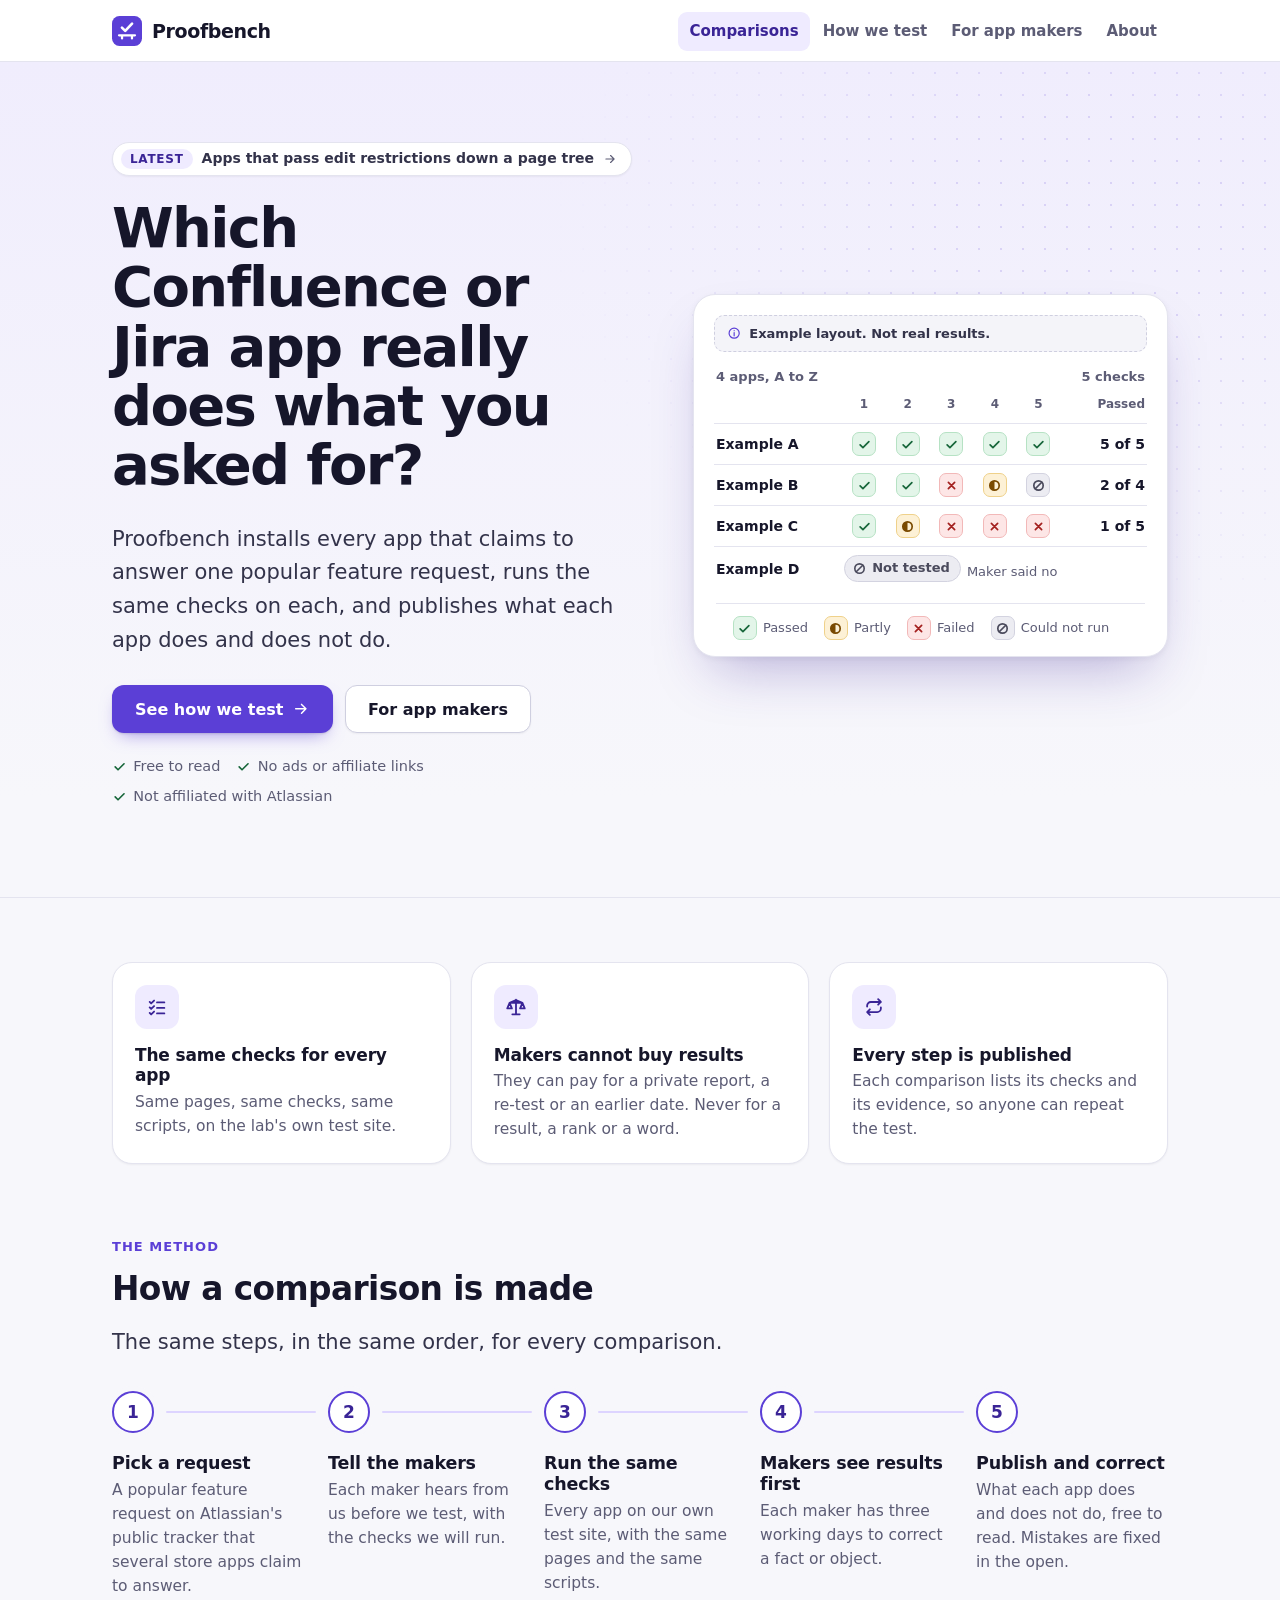
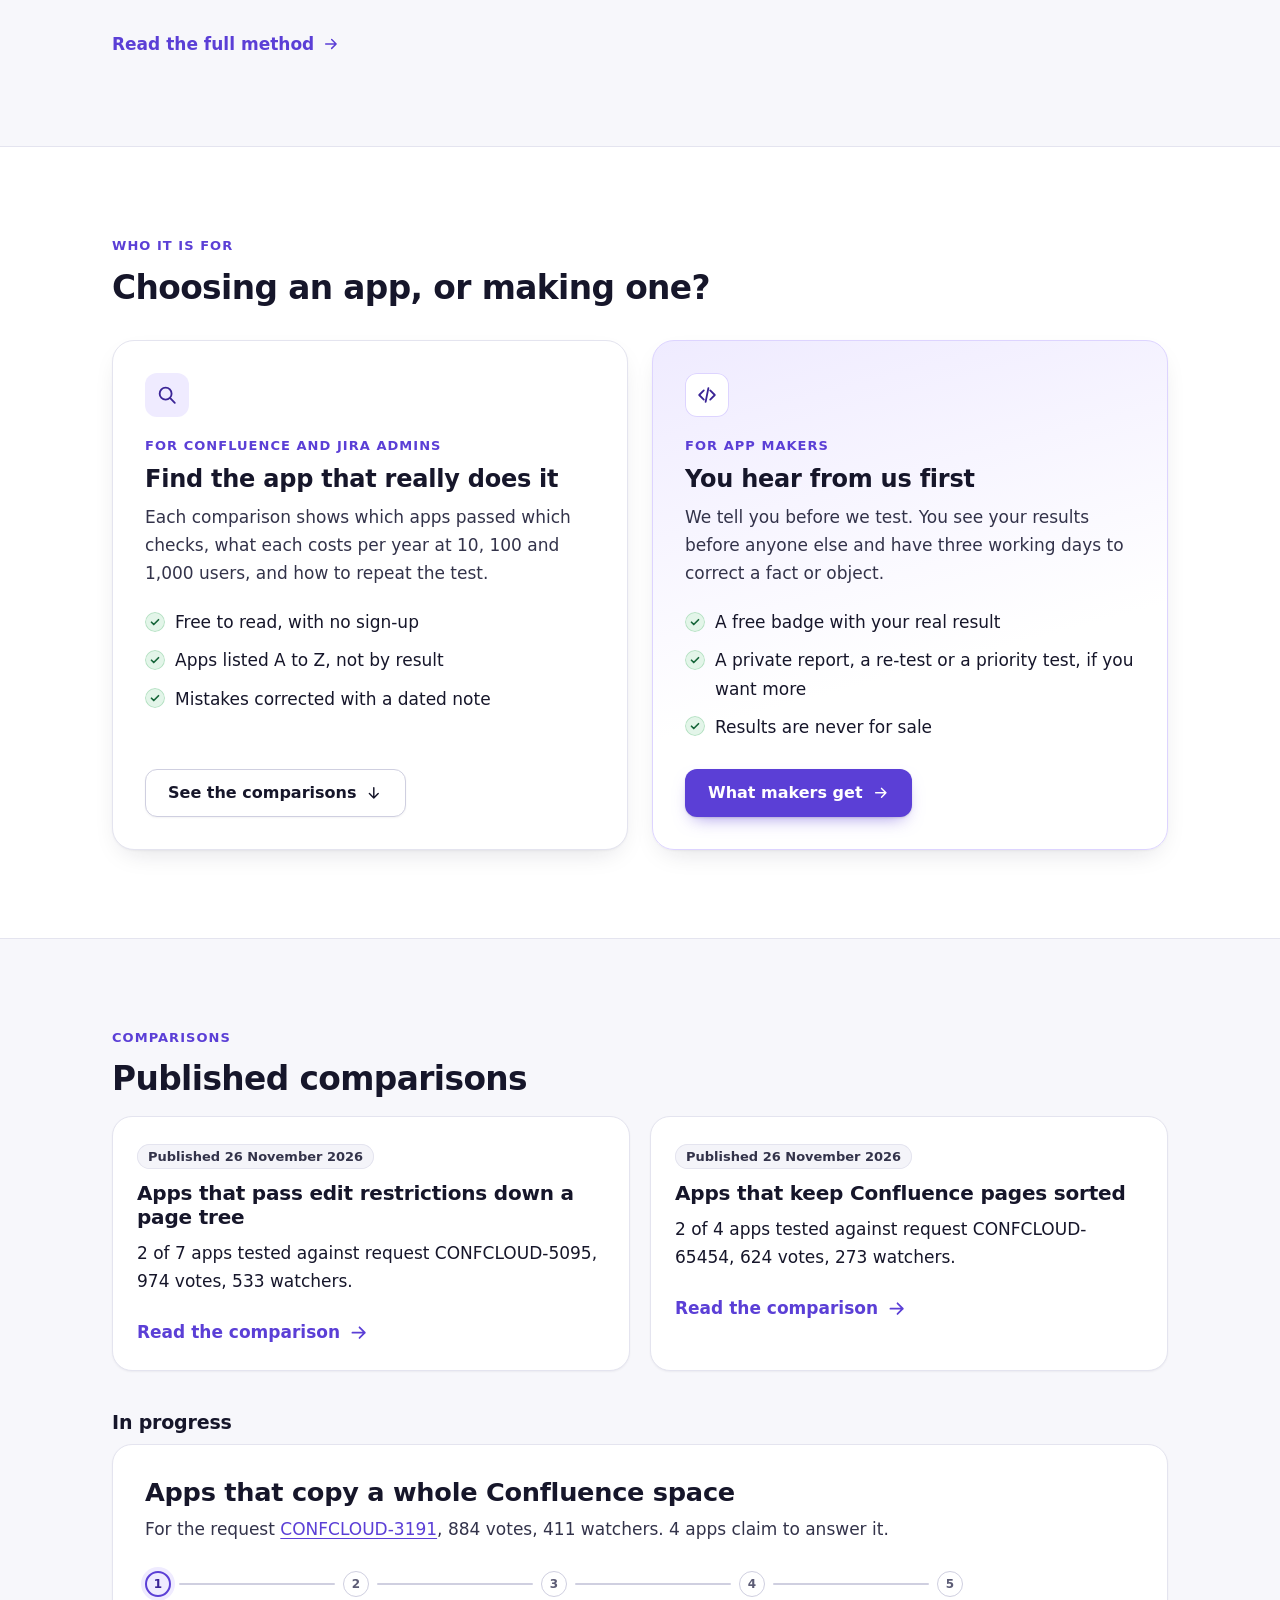
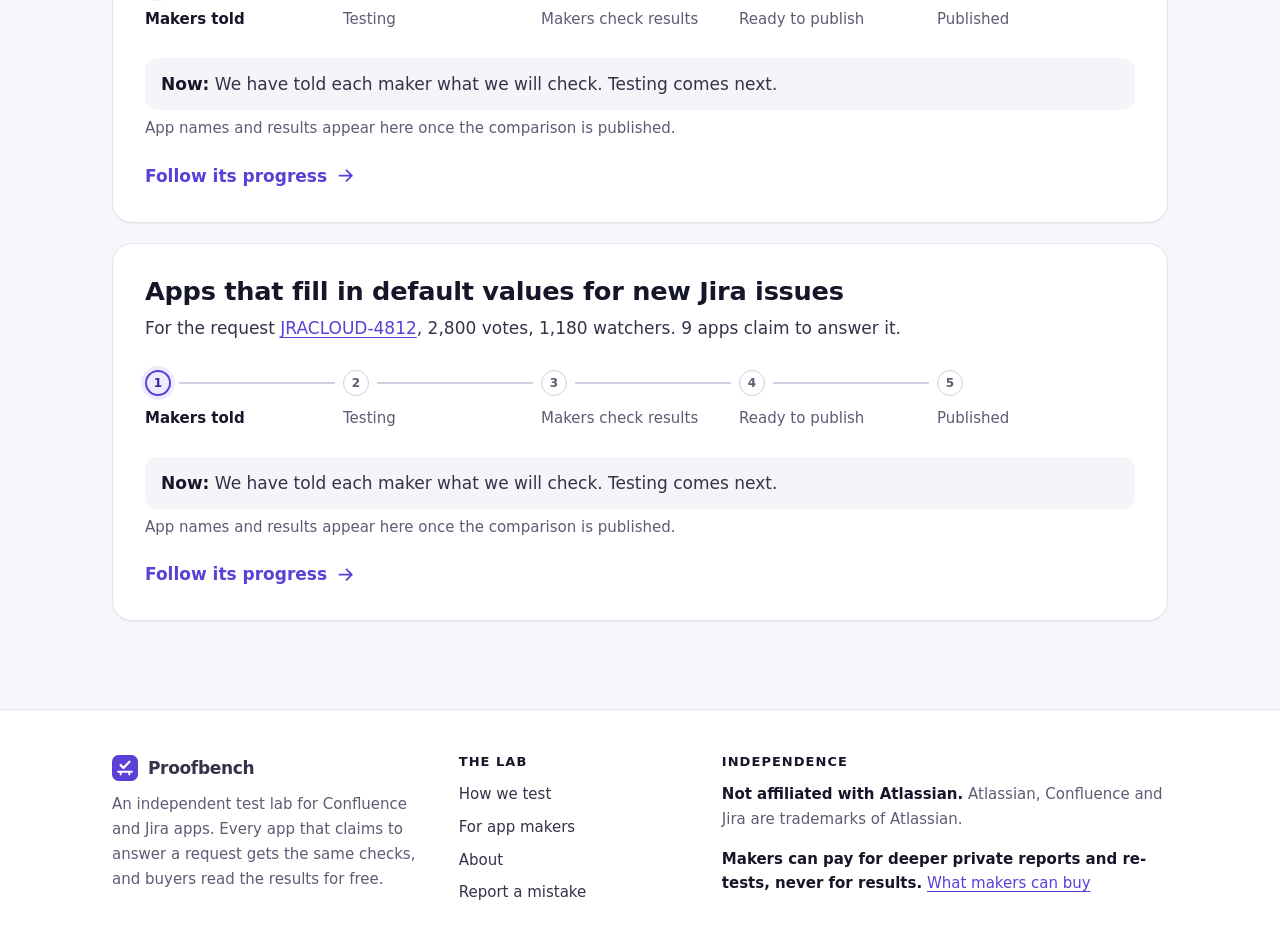
==== commit 6a9e9113: "Publish the first two comparisons: edit restrictions and page sorting" ====
--- a/index.html
+++ b/index.html
@@ -74,7 +74,7 @@
 <section class="hero" aria-labelledby="hero-title">
   <div class="wrap hero-grid">
     <div>
-      <a class="chip" href="c/edit-inheritance/"><span class="chip-label">In progress</span>Apps that pass edit restrictions down a page tree<svg class="icon" width="20" height="20" aria-hidden="true"><use href="#i-arrow"/></svg></a>
+      <a class="chip" href="c/edit-inheritance/"><span class="chip-label">Latest</span>Apps that pass edit restrictions down a page tree<svg class="icon" width="20" height="20" aria-hidden="true"><use href="#i-arrow"/></svg></a>
       <h1 id="hero-title">Which Confluence or Jira app really does what you asked for?</h1>
       <p class="lead">Proofbench installs every app that claims to answer one popular feature request, runs the same checks on each, and publishes what each app does and does not do.</p>
       <div class="btn-row">
@@ -178,24 +178,23 @@
 <section id="comparisons" class="section" aria-labelledby="comparisons-title">
   <div class="wrap">
     <p class="kicker">Comparisons</p>
-    <h2 id="comparisons-title">In progress</h2>
+    <h2 id="comparisons-title">Published comparisons</h2>
+    <ul class="cards cards-published">
+      <li class="card card-published">
+        <p class="tag tag-published">Published 26 November 2026</p>
+        <h3><a href="c/edit-inheritance/">Apps that pass edit restrictions down a page tree</a></h3>
+        <p>2 of 7 apps tested against request CONFCLOUD-5095, 974 votes, 533 watchers.</p>
+        <p class="card-cta" aria-hidden="true">Read the comparison <svg class="icon" width="20" height="20" aria-hidden="true"><use href="#i-arrow"/></svg></p>
+      </li>
+      <li class="card card-published">
+        <p class="tag tag-published">Published 26 November 2026</p>
+        <h3><a href="c/sort-pages/">Apps that keep Confluence pages sorted</a></h3>
+        <p>2 of 4 apps tested against request CONFCLOUD-65454, 624 votes, 273 watchers.</p>
+        <p class="card-cta" aria-hidden="true">Read the comparison <svg class="icon" width="20" height="20" aria-hidden="true"><use href="#i-arrow"/></svg></p>
+      </li>
+    </ul>
+    <h3>In progress</h3>
     <ul class="cards">
-      <li class="card card-progress card-linked">
-        <h3><a href="c/edit-inheritance/">Apps that pass edit restrictions down a page tree</a></h3>
-        <p class="request">For the request <a href="https://jira.atlassian.com/browse/CONFCLOUD-5095" rel="nofollow noopener">CONFCLOUD-5095</a>, 974 votes, 533 watchers. 7 apps claim to answer it.</p>
-        <ol class="stages" role="list" aria-label="Stage"><li class="stage stage-done">Makers told</li><li class="stage stage-done">Testing</li><li class="stage stage-now" aria-current="step">Makers check results</li><li class="stage stage-next">Ready to publish</li><li class="stage stage-next">Published</li></ol>
-        <p class="progress-now"><strong>Now:</strong> Each maker is checking their own results. They can correct a fact or object.</p>
-        <p class="note">App names and results appear here once the comparison is published.</p>
-        <p class="card-cta" aria-hidden="true">Follow its progress <svg class="icon" width="20" height="20" aria-hidden="true"><use href="#i-arrow"/></svg></p>
-      </li>
-      <li class="card card-progress card-linked">
-        <h3><a href="c/sort-pages/">Apps that keep Confluence pages sorted</a></h3>
-        <p class="request">For the request <a href="https://jira.atlassian.com/browse/CONFCLOUD-65454" rel="nofollow noopener">CONFCLOUD-65454</a>, 624 votes, 273 watchers. 4 apps claim to answer it.</p>
-        <ol class="stages" role="list" aria-label="Stage"><li class="stage stage-done">Makers told</li><li class="stage stage-done">Testing</li><li class="stage stage-now" aria-current="step">Makers check results</li><li class="stage stage-next">Ready to publish</li><li class="stage stage-next">Published</li></ol>
-        <p class="progress-now"><strong>Now:</strong> Each maker is checking their own results. They can correct a fact or object.</p>
-        <p class="note">App names and results appear here once the comparison is published.</p>
-        <p class="card-cta" aria-hidden="true">Follow its progress <svg class="icon" width="20" height="20" aria-hidden="true"><use href="#i-arrow"/></svg></p>
-      </li>
       <li class="card card-progress card-linked">
         <h3><a href="c/copy-space/">Apps that copy a whole Confluence space</a></h3>
         <p class="request">For the request <a href="https://jira.atlassian.com/browse/CONFCLOUD-3191" rel="nofollow noopener">CONFCLOUD-3191</a>, 884 votes, 411 watchers. 4 apps claim to answer it.</p>
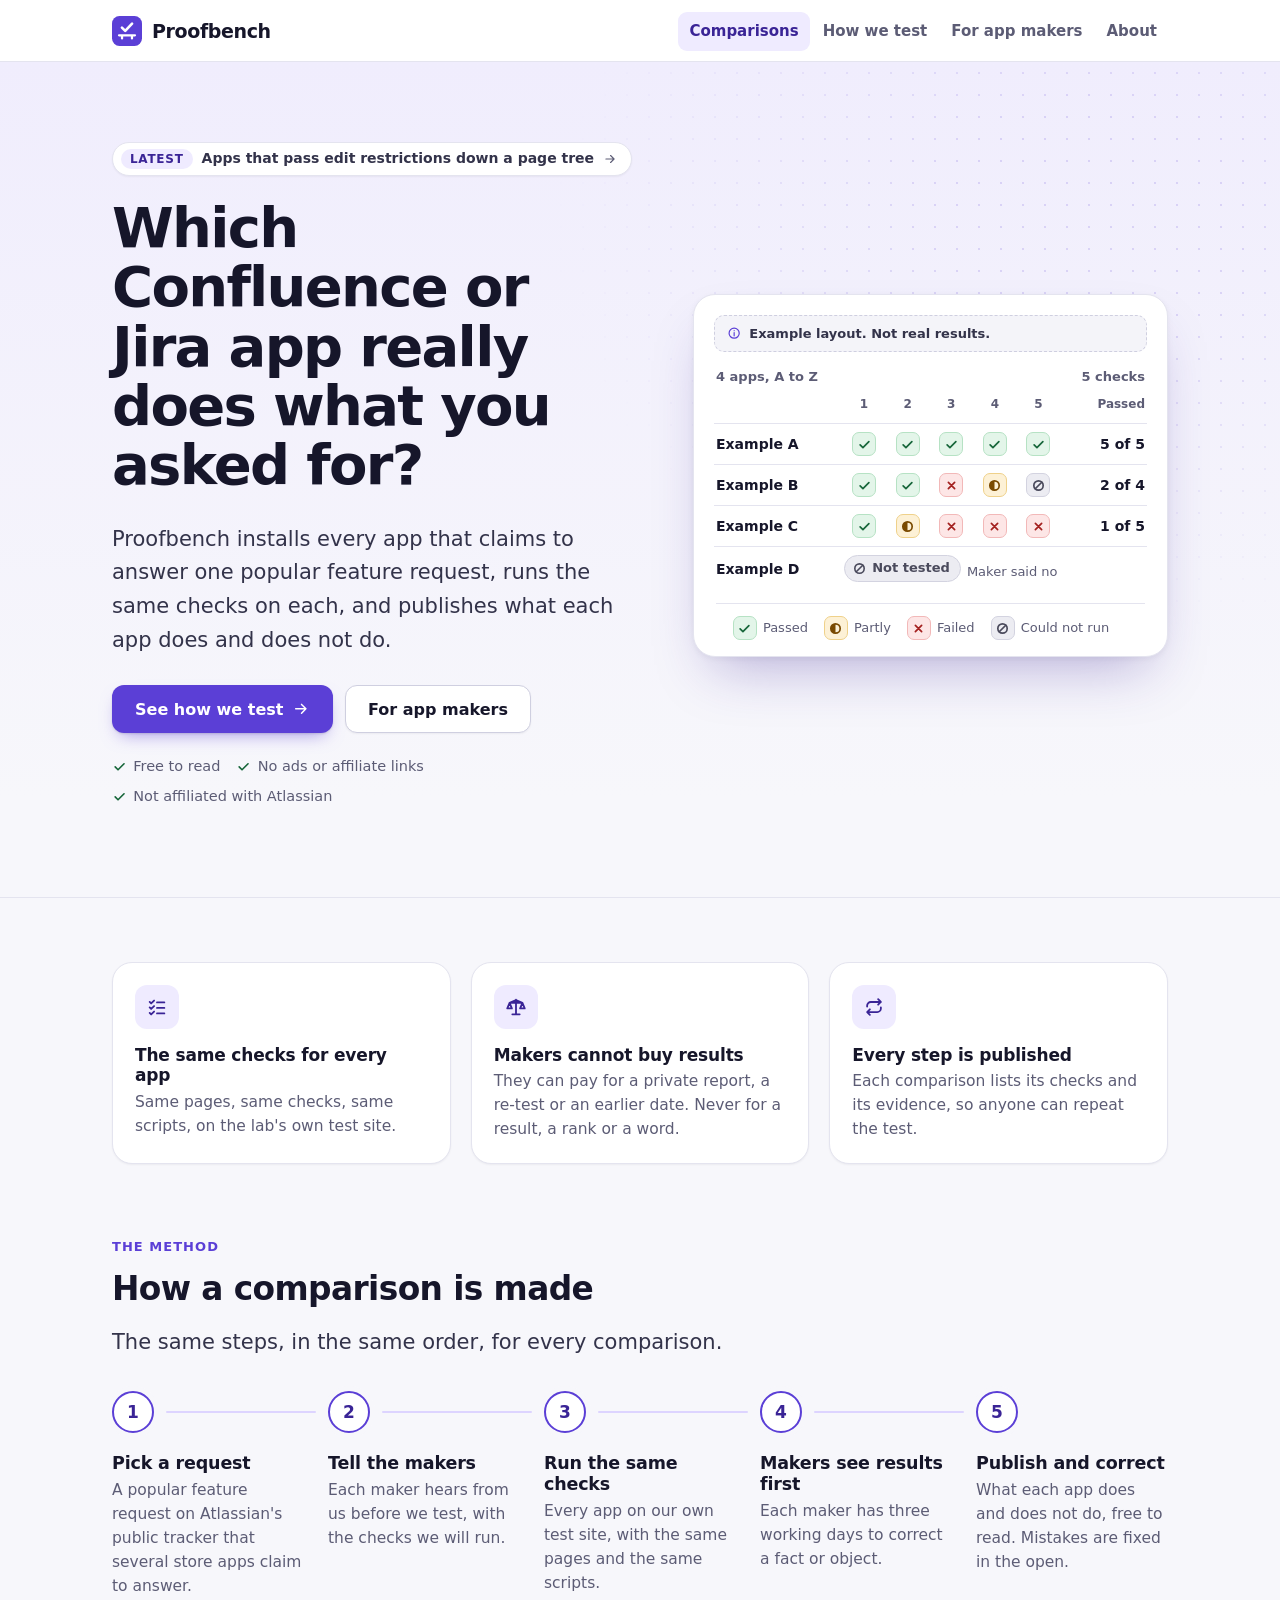
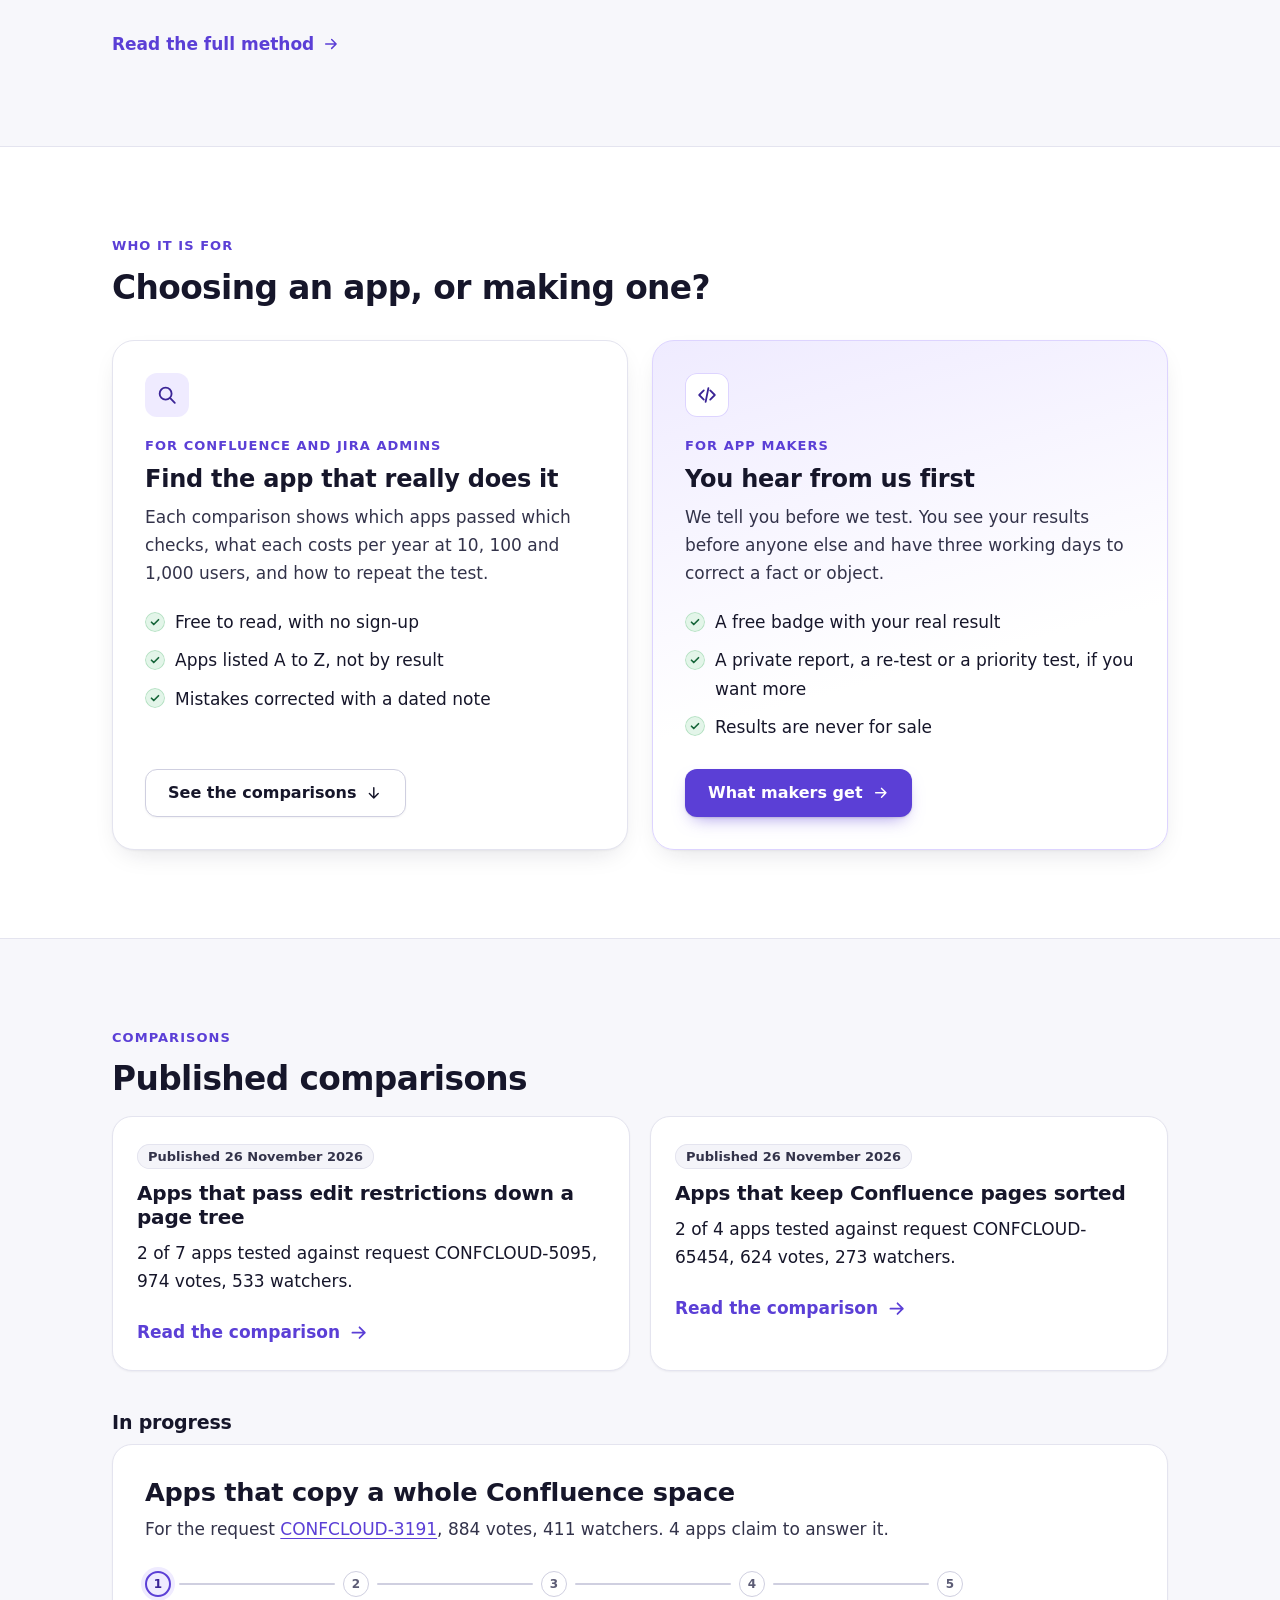
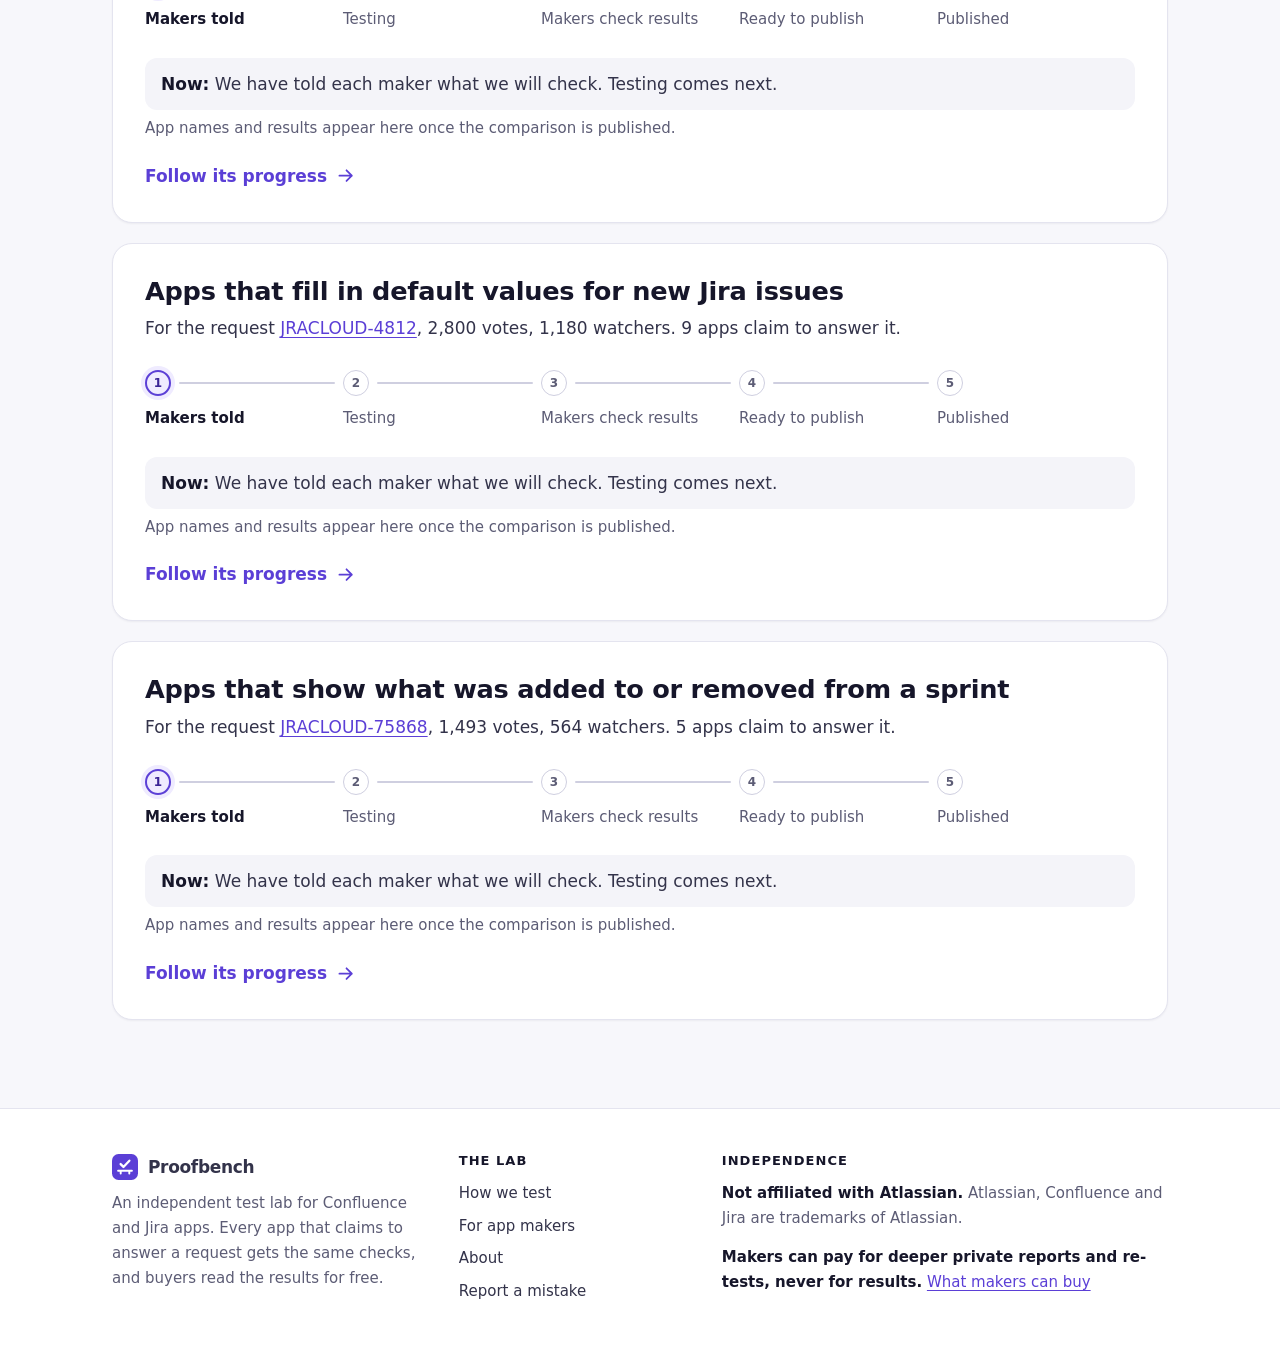
==== commit ecd4cdcf: "Sprint scope comparison in progress: every maker has been told" ====
--- a/index.html
+++ b/index.html
@@ -26,7 +26,7 @@
 <meta name="google-site-verification" content="ty6ygACPej_Ym1TWfnwm_BV6bVyAmsCLeqcyxPA3-FA">
 <script type="application/ld+json">{"@context":"https://schema.org","@graph":[{"@type":"Organization","@id":"https://world-wide-nodes.github.io/App_Testing_Lab/#lab","name":"Proofbench","url":"https://world-wide-nodes.github.io/App_Testing_Lab/","email":"proofbench.lab@proton.me"},{"@type":"WebSite","@id":"https://world-wide-nodes.github.io/App_Testing_Lab/#site","name":"Proofbench","url":"https://world-wide-nodes.github.io/App_Testing_Lab/","description":"Proofbench tests every Confluence or Jira app that claims to answer one popular request, with the same checks, and publishes what each app does and does not do.","publisher":{"@id":"https://world-wide-nodes.github.io/App_Testing_Lab/#lab"}}]}</script>
 <link rel="icon" href="assets/favicon.svg" type="image/svg+xml">
-<link rel="stylesheet" href="assets/site.css?v=d49eef5ddd">
+<link rel="stylesheet" href="assets/site.css?v=e1f62f3f7e">
 </head>
 <body>
 <svg xmlns="http://www.w3.org/2000/svg" class="sprite" width="0" height="0" style="position:absolute;width:0;height:0;overflow:hidden" aria-hidden="true" focusable="false">
@@ -211,6 +211,14 @@
         <p class="note">App names and results appear here once the comparison is published.</p>
         <p class="card-cta" aria-hidden="true">Follow its progress <svg class="icon" width="20" height="20" aria-hidden="true"><use href="#i-arrow"/></svg></p>
       </li>
+      <li class="card card-progress card-linked">
+        <h3><a href="c/sprint-scope/">Apps that show what was added to or removed from a sprint</a></h3>
+        <p class="request">For the request <a href="https://jira.atlassian.com/browse/JRACLOUD-75868" rel="nofollow noopener">JRACLOUD-75868</a>, 1,493 votes, 564 watchers. 5 apps claim to answer it.</p>
+        <ol class="stages" role="list" aria-label="Stage"><li class="stage stage-now" aria-current="step">Makers told</li><li class="stage stage-next">Testing</li><li class="stage stage-next">Makers check results</li><li class="stage stage-next">Ready to publish</li><li class="stage stage-next">Published</li></ol>
+        <p class="progress-now"><strong>Now:</strong> We have told each maker what we will check. Testing comes next.</p>
+        <p class="note">App names and results appear here once the comparison is published.</p>
+        <p class="card-cta" aria-hidden="true">Follow its progress <svg class="icon" width="20" height="20" aria-hidden="true"><use href="#i-arrow"/></svg></p>
+      </li>
     </ul>
   </div>
 </section>
--- a/assets/site.css
+++ b/assets/site.css
@@ -494,6 +494,10 @@
   background: var(--surface); border: 1px solid var(--line); box-shadow: var(--shadow-2); }
 .offer h3 { font-size: 1.25rem; margin: 18px 0 4px; }
 .offer .price { margin: 0 0 6px; font-size: 2rem; font-weight: 750; letter-spacing: -0.02em; line-height: 1.2; }
+.offer .price .was { margin-right: 10px; font-size: 1.25rem; font-weight: 600; color: var(--muted);
+  text-decoration: line-through; text-decoration-thickness: 2px; }
+.offer .price-terms { align-self: flex-start; margin: 0 0 10px; padding: 3px 10px; border-radius: 999px;
+  background: var(--brand-soft); color: var(--brand-strong); font-size: 0.8125rem; font-weight: 650; }
 .offer .offer-what { color: var(--text-2); margin-bottom: 18px; }
 .offer .ticks { margin: 0 0 26px; font-size: 0.9688rem; }
 .offer .btn { margin-top: auto; width: 100%; }
@@ -696,3 +700,36 @@
 .corrections li { padding: 14px 18px; border-radius: var(--r); background: var(--surface);
   border: 1px solid var(--line); border-left: 4px solid var(--partial-line); }
 .corrections time { display: block; font-weight: 750; margin-bottom: 2px; }
+
+/* The badge dialog on a comparison page ------------------------------------------------- */
+.badge-dialog { width: min(34rem, calc(100vw - 32px)); max-height: calc(100vh - 32px);
+  padding: 22px 22px 24px; border: 1px solid var(--line); border-radius: var(--r-lg);
+  background: var(--surface); color: var(--text); box-shadow: var(--shadow-2); }
+.badge-dialog::backdrop { background: rgb(14 15 27 / 0.55); }
+.badge-dialog p { margin: 0 0 10px; }
+.badge-dialog button, .badge-dialog input, .badge-dialog textarea { font-family: inherit; }
+.badge-dialog button { cursor: pointer; -webkit-appearance: none; appearance: none; }
+.badge-dialog-head { display: flex; align-items: flex-start; justify-content: space-between;
+  gap: 12px; margin-bottom: 10px; }
+.badge-dialog h2 { margin: 0; font-size: 1.25rem; }
+.badge-dialog-close { flex: none; display: inline-flex; padding: 8px; border: 0;
+  border-radius: var(--r-sm); background: transparent; color: var(--muted); }
+.badge-dialog-close:hover { color: var(--text); background: var(--bg-tint); }
+.badge-dialog label { display: block; margin: 14px 0 6px; font-weight: 650; }
+.badge-code-row { display: flex; flex-wrap: wrap; gap: 10px; }
+.badge-code-row input { flex: 1 1 10rem; min-width: 0; min-height: 48px; padding: 10px 12px;
+  border: 1px solid var(--line-strong); border-radius: 12px; background: var(--bg);
+  color: var(--text); font: 600 1.0625rem/1.3 var(--mono); letter-spacing: 0.08em;
+  text-transform: uppercase; }
+.badge-code-row input::placeholder { color: var(--muted); letter-spacing: 0.08em; }
+.badge-code-row input:focus-visible, .badge-dialog textarea:focus-visible {
+  outline: 2px solid var(--brand); outline-offset: 1px; }
+.badge-error { margin: 12px 0 0; color: var(--fail-fg); font-weight: 600; }
+.badge-preview { display: flex; justify-content: center; padding: 24px 12px; margin: 4px 0 16px;
+  border: 1px solid var(--line); border-radius: var(--r); background: var(--bg-tint); }
+.badge-preview img { max-width: 100%; height: auto; }
+.badge-dialog textarea { display: block; width: 100%; padding: 10px 12px;
+  border: 1px solid var(--line-strong); border-radius: var(--r-sm); background: var(--bg);
+  color: var(--text); font: 0.8125rem/1.5 var(--mono); resize: vertical; }
+.badge-copy-row { display: flex; flex-wrap: wrap; align-items: center; gap: 12px; margin: 10px 0 14px; }
+.badge-copy-row .note { margin: 0; }
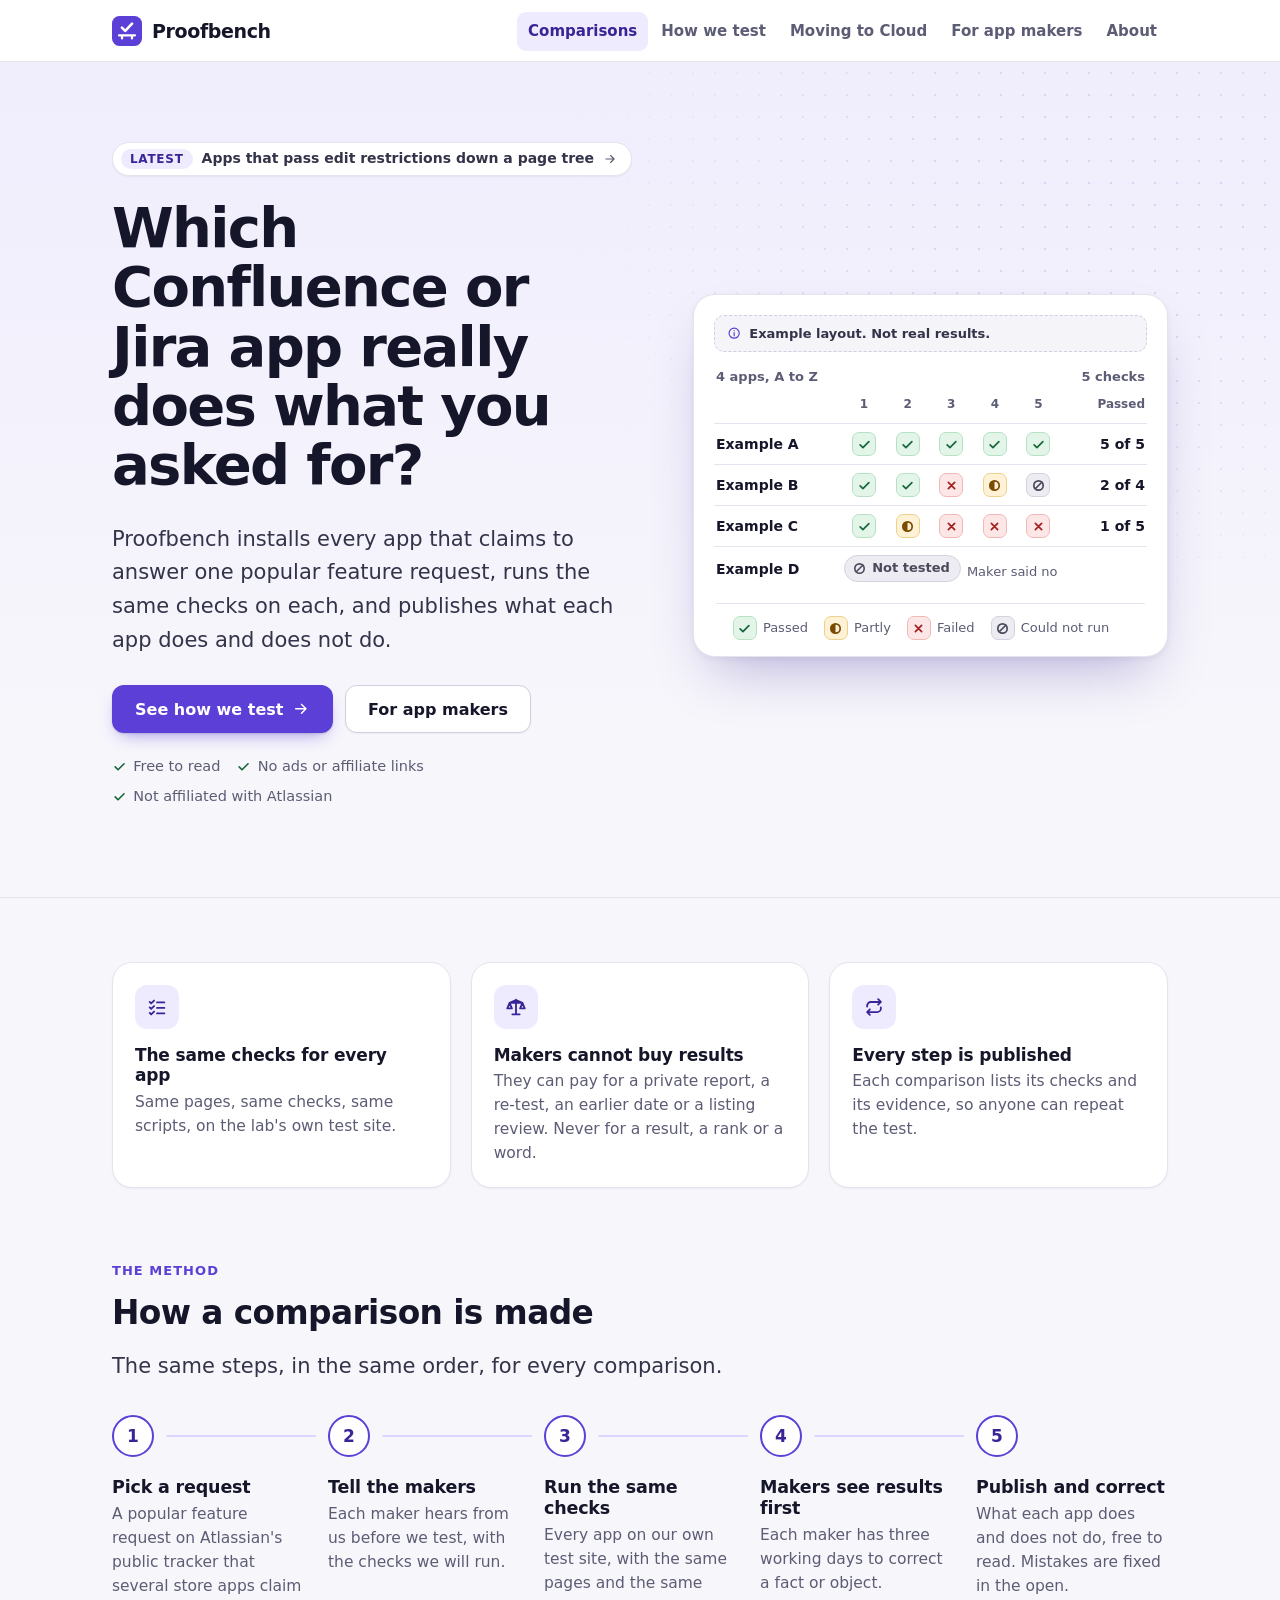
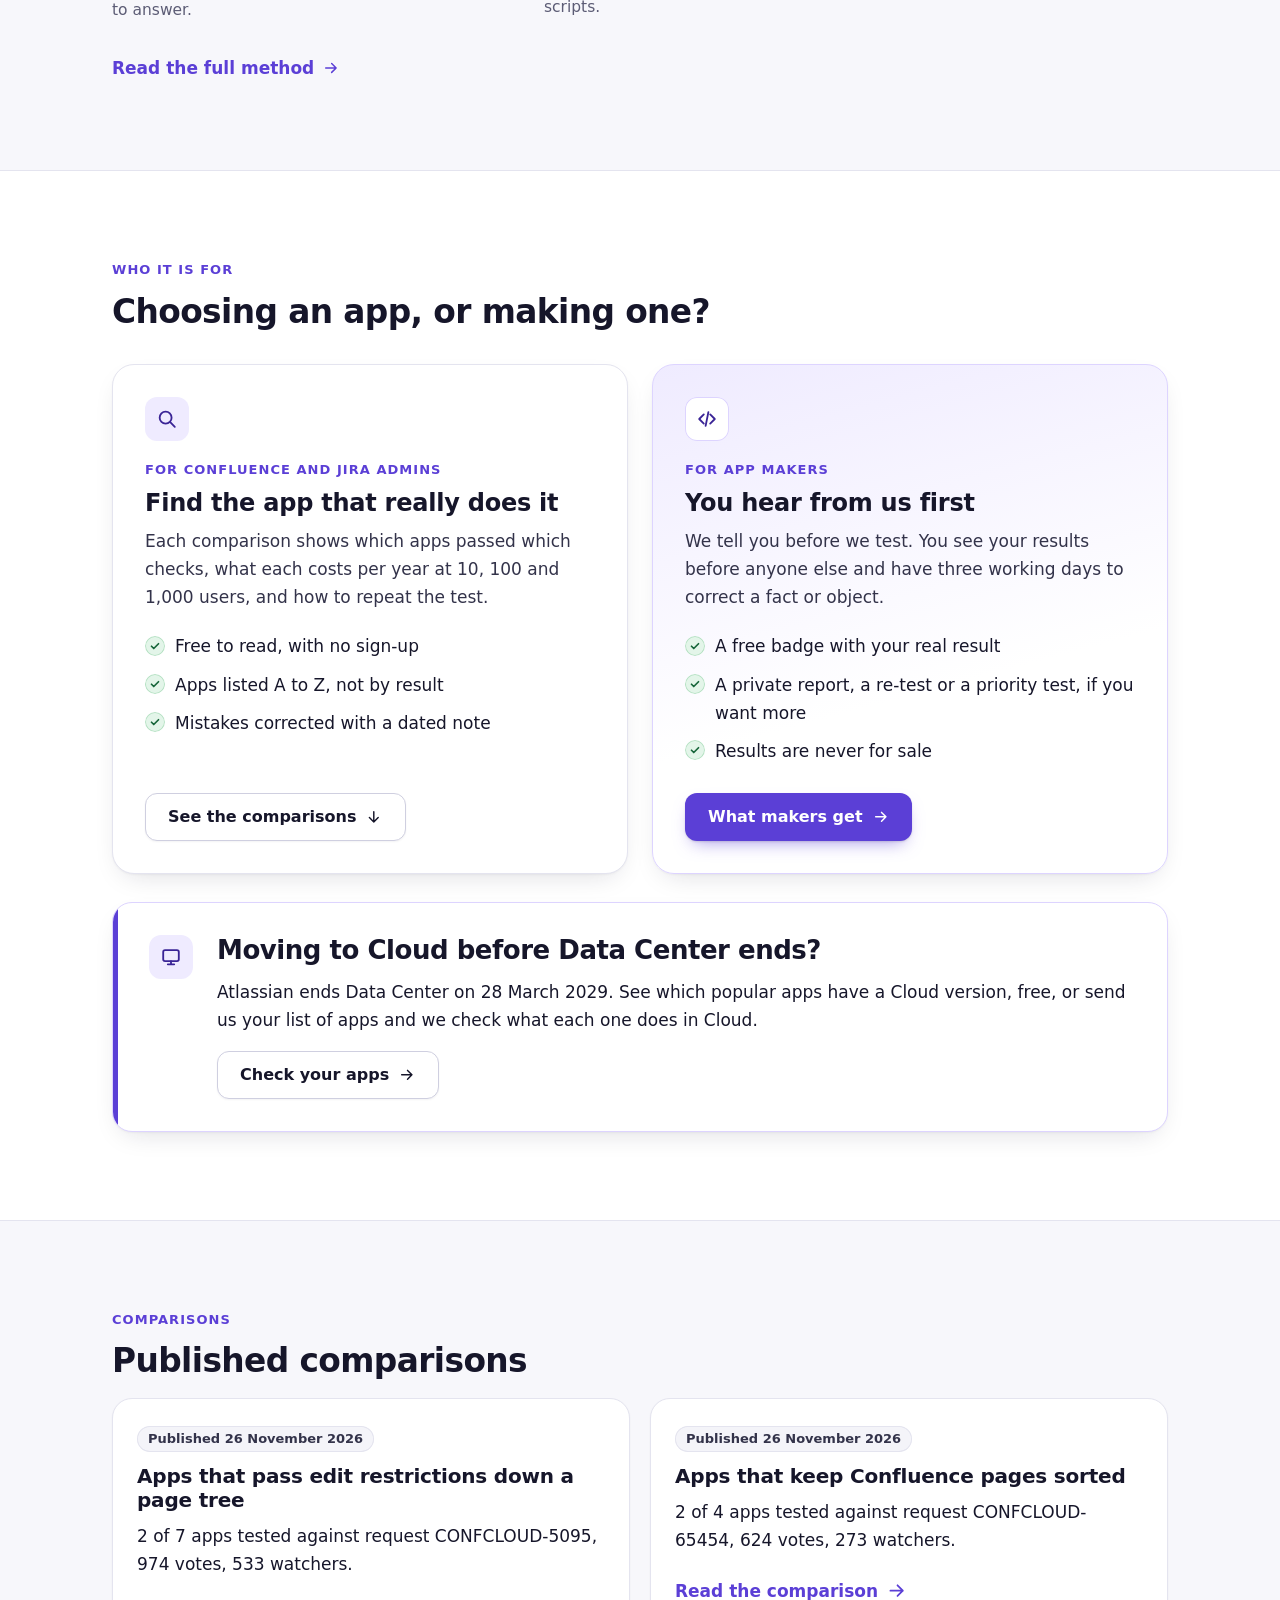
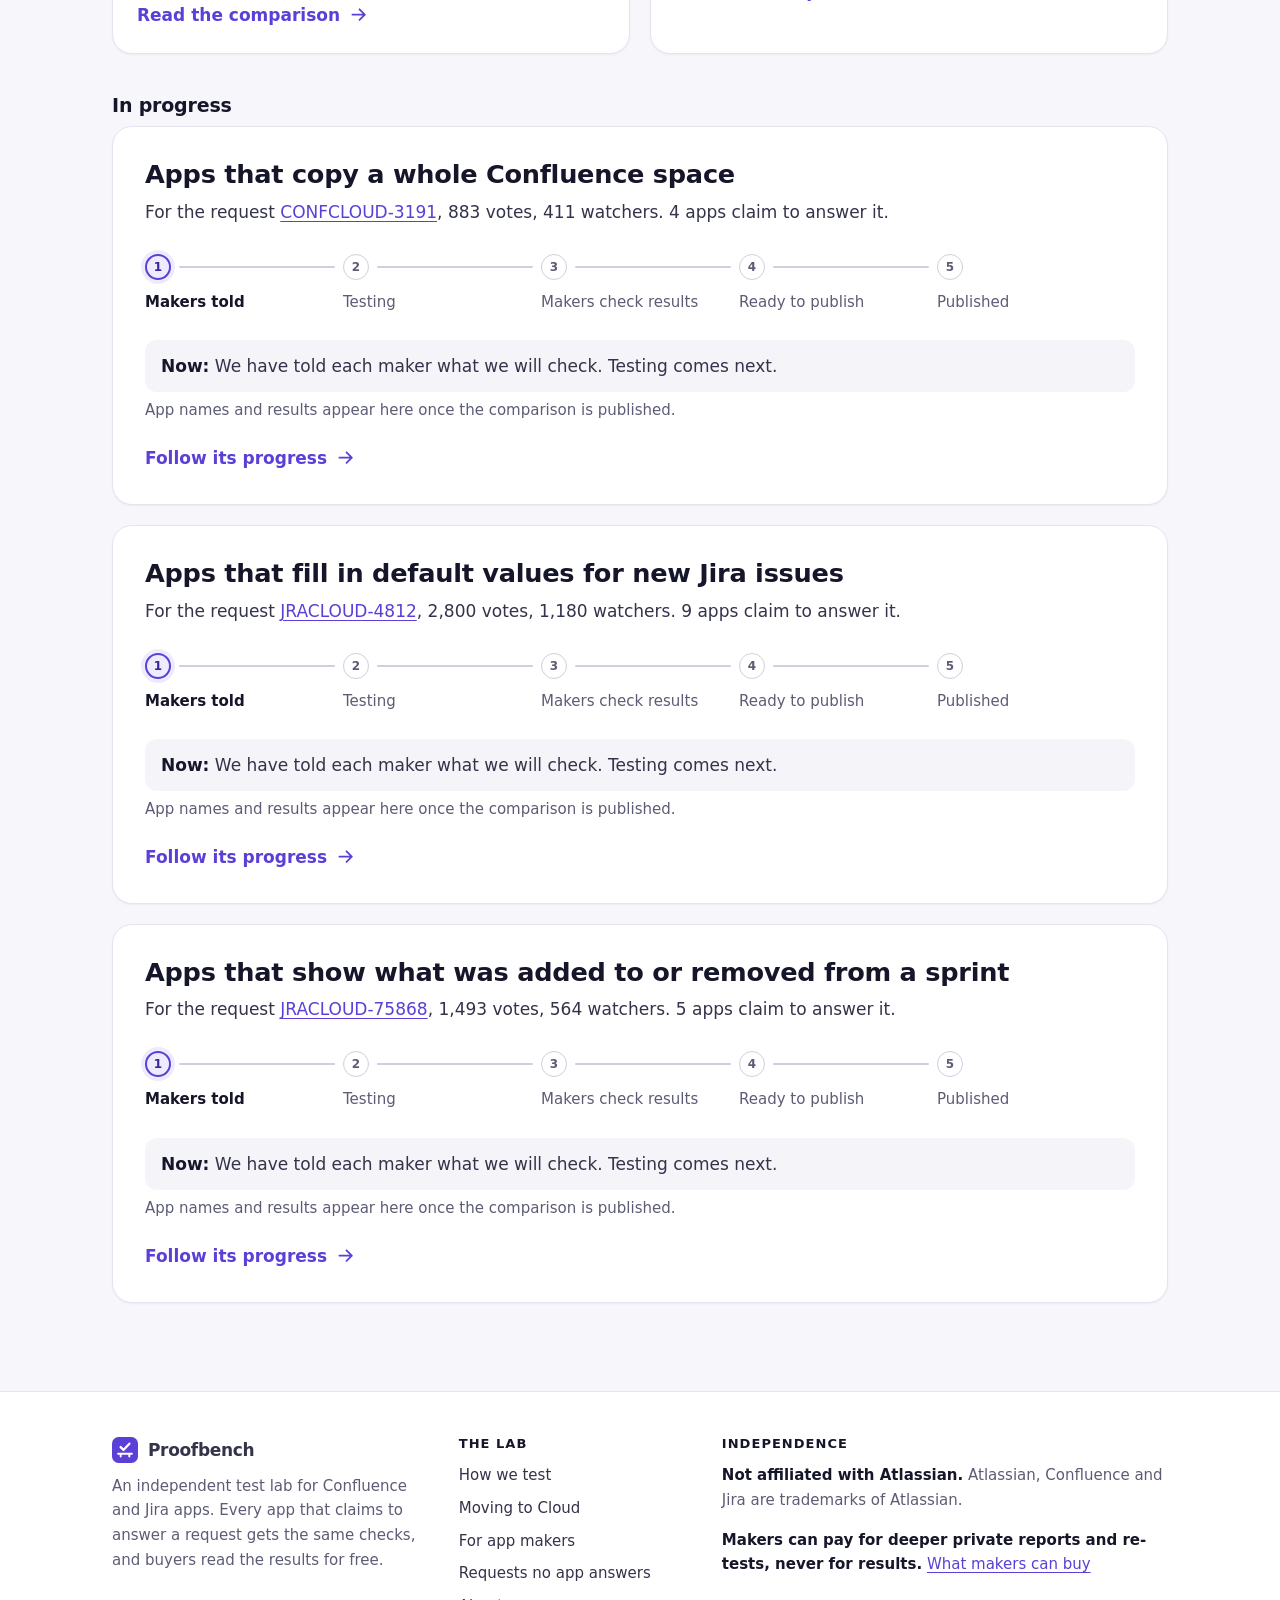
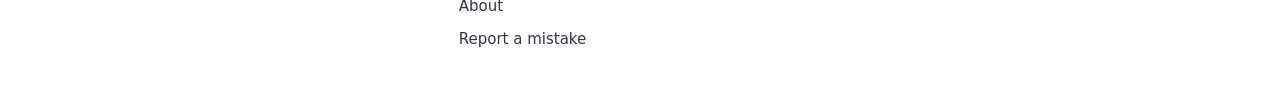
==== commit 99eb4293: "Add Moving to Cloud and the requests page, and the listing review offer" ====
--- a/index.html
+++ b/index.html
@@ -26,7 +26,7 @@
 <meta name="google-site-verification" content="ty6ygACPej_Ym1TWfnwm_BV6bVyAmsCLeqcyxPA3-FA">
 <script type="application/ld+json">{"@context":"https://schema.org","@graph":[{"@type":"Organization","@id":"https://world-wide-nodes.github.io/App_Testing_Lab/#lab","name":"Proofbench","url":"https://world-wide-nodes.github.io/App_Testing_Lab/","email":"proofbench.lab@proton.me"},{"@type":"WebSite","@id":"https://world-wide-nodes.github.io/App_Testing_Lab/#site","name":"Proofbench","url":"https://world-wide-nodes.github.io/App_Testing_Lab/","description":"Proofbench tests every Confluence or Jira app that claims to answer one popular request, with the same checks, and publishes what each app does and does not do.","publisher":{"@id":"https://world-wide-nodes.github.io/App_Testing_Lab/#lab"}}]}</script>
 <link rel="icon" href="assets/favicon.svg" type="image/svg+xml">
-<link rel="stylesheet" href="assets/site.css?v=e1f62f3f7e">
+<link rel="stylesheet" href="assets/site.css?v=07ff1fd117">
 </head>
 <body>
 <svg xmlns="http://www.w3.org/2000/svg" class="sprite" width="0" height="0" style="position:absolute;width:0;height:0;overflow:hidden" aria-hidden="true" focusable="false">
@@ -63,7 +63,8 @@
     <nav class="site-nav" aria-label="Main">
       <ul class="nav">
         <li><a href="" aria-current="page">Comparisons</a></li>
-        <li><a href="method/">How we test</a></li>
+        <li><a href="method/"><span class="nav-long">How we test</span><span class="nav-short" aria-hidden="true">Method</span></a></li>
+        <li><a href="moving-to-cloud/"><span class="nav-long">Moving to Cloud</span><span class="nav-short" aria-hidden="true">Cloud</span></a></li>
         <li><a href="makers/"><span class="nav-long">For app makers</span><span class="nav-short" aria-hidden="true">Makers</span></a></li>
         <li><a href="about/">About</a></li>
       </ul>
@@ -114,7 +115,7 @@
       </li>
       <li>
         <span class="icon-tile"><svg class="icon" width="20" height="20" aria-hidden="true"><use href="#i-scale"/></svg></span>
-        <div><h3>Makers cannot buy results</h3><p>They can pay for a private report, a <span class="nowrap">re-test</span> or an earlier date. Never for a result, a rank or a word.</p></div>
+        <div><h3>Makers cannot buy results</h3><p>They can pay for a private report, a <span class="nowrap">re-test,</span> an earlier date or a listing review. Never for a result, a rank or a word.</p></div>
       </li>
       <li>
         <span class="icon-tile"><svg class="icon" width="20" height="20" aria-hidden="true"><use href="#i-repeat"/></svg></span>
@@ -172,6 +173,14 @@
         <a class="btn btn-primary" href="makers/">What makers get <svg class="icon" width="20" height="20" aria-hidden="true"><use href="#i-arrow"/></svg></a>
       </article>
     </div>
+    <aside class="callout cloud-callout" aria-labelledby="cloud-title">
+      <span class="icon-tile"><svg class="icon" width="20" height="20" aria-hidden="true"><use href="#i-site"/></svg></span>
+      <div>
+        <h2 id="cloud-title">Moving to Cloud before Data Center ends?</h2>
+        <p>Atlassian ends Data Center on 28 March 2029. See which popular apps have a Cloud version, free, or send us your list of apps and we check what each one does in Cloud.</p>
+        <a class="btn btn-secondary" href="moving-to-cloud/">Check your apps <svg class="icon" width="20" height="20" aria-hidden="true"><use href="#i-arrow"/></svg></a>
+      </div>
+    </aside>
   </div>
 </section>
 
@@ -197,7 +206,7 @@
     <ul class="cards">
       <li class="card card-progress card-linked">
         <h3><a href="c/copy-space/">Apps that copy a whole Confluence space</a></h3>
-        <p class="request">For the request <a href="https://jira.atlassian.com/browse/CONFCLOUD-3191" rel="nofollow noopener">CONFCLOUD-3191</a>, 884 votes, 411 watchers. 4 apps claim to answer it.</p>
+        <p class="request">For the request <a href="https://jira.atlassian.com/browse/CONFCLOUD-3191" rel="nofollow noopener">CONFCLOUD-3191</a>, 883 votes, 411 watchers. 4 apps claim to answer it.</p>
         <ol class="stages" role="list" aria-label="Stage"><li class="stage stage-now" aria-current="step">Makers told</li><li class="stage stage-next">Testing</li><li class="stage stage-next">Makers check results</li><li class="stage stage-next">Ready to publish</li><li class="stage stage-next">Published</li></ol>
         <p class="progress-now"><strong>Now:</strong> We have told each maker what we will check. Testing comes next.</p>
         <p class="note">App names and results appear here once the comparison is published.</p>
@@ -234,7 +243,9 @@
       <h2>The lab</h2>
       <ul>
         <li><a href="method/">How we test</a></li>
+        <li><a href="moving-to-cloud/">Moving to Cloud</a></li>
         <li><a href="makers/">For app makers</a></li>
+        <li><a href="requests/">Requests no app answers</a></li>
         <li><a href="about/">About</a></li>
         <li><a href="about/#report">Report a mistake</a></li>
       </ul>
--- a/assets/site.css
+++ b/assets/site.css
@@ -489,7 +489,8 @@
 
 /* For app makers ---------------------------------------------------------------------- */
 .offers { display: grid; gap: 20px; }
-@media (min-width: 960px) { .offers { grid-template-columns: repeat(3, 1fr); } }
+@media (min-width: 720px) { .offers { grid-template-columns: repeat(2, 1fr); } }
+.offers.offers-one { grid-template-columns: minmax(0, 1fr); max-width: 30rem; }
 .offer { display: flex; flex-direction: column; padding: 26px 24px; border-radius: 22px;
   background: var(--surface); border: 1px solid var(--line); box-shadow: var(--shadow-2); }
 .offer h3 { font-size: 1.25rem; margin: 18px 0 4px; }
@@ -733,3 +734,50 @@
   color: var(--text); font: 0.8125rem/1.5 var(--mono); resize: vertical; }
 .badge-copy-row { display: flex; flex-wrap: wrap; align-items: center; gap: 12px; margin: 10px 0 14px; }
 .badge-copy-row .note { margin: 0; }
+
+/* Moving to Cloud and the requests report ------------------------------------------- */
+.offer-band { display: grid; gap: 28px; }
+@media (min-width: 960px) {
+  .offer-band { grid-template-columns: minmax(0, 1.15fr) minmax(0, 0.85fr); gap: 56px;
+    align-items: start; }
+}
+.offer-band .numbered, .offer-band .ticks { margin-bottom: 18px; }
+.table-title { margin: 32px 0 12px; font-size: 1.25rem; }
+.section-head + .table-title { margin-top: 8px; }
+.matrix.table-scroll { overflow-x: auto; }
+.data-table { width: 100%; min-width: 640px; border-collapse: collapse; overflow-wrap: normal; }
+.data-table th, .data-table td { padding: 12px; text-align: left; vertical-align: top;
+  border-bottom: 1px solid var(--line); }
+.data-table thead th { background: var(--surface-2); font-size: 0.8125rem; font-weight: 600;
+  color: var(--muted); vertical-align: bottom; line-height: 1.35; }
+.data-table tbody tr:last-child > * { border-bottom: 0; }
+.data-table tbody th { font-weight: 600; }
+.data-table tbody th a { color: var(--text); font-weight: 700; }
+.data-table .rank { width: 2.5rem; color: var(--muted); font-variant-numeric: tabular-nums; }
+.data-table .num { text-align: right; white-space: nowrap; font-variant-numeric: tabular-nums; }
+.data-table .req-title { display: block; margin-top: 2px; font-weight: 500; color: var(--text-2); }
+.data-table .also { display: block; margin-top: 6px; font-size: 0.875rem; }
+.data-table .pill { white-space: nowrap; }
+@media (min-width: 900px) {
+  .data-table th:first-child, .data-table td:first-child { padding-left: 20px; }
+  .data-table th:last-child, .data-table td:last-child { padding-right: 20px; }
+}
+.table-scroll + .note { margin-top: 16px; }
+@media (max-width: 699px) {
+  .data-table { min-width: 0; }
+  .data-table thead { position: absolute; width: 1px; height: 1px; overflow: hidden;
+    clip: rect(0 0 0 0); }
+  .data-table, .data-table tbody { display: block; }
+  .data-table tr { display: grid; grid-template-columns: auto minmax(0, 1fr); gap: 8px 10px;
+    padding: 14px 16px; border-bottom: 1px solid var(--line); }
+  .data-table tbody tr:last-child { border-bottom: 0; }
+  .data-table th, .data-table td { padding: 0; border: 0; }
+  .data-table tbody th { grid-column: 1 / -1; }
+  .data-table td.rank + th { grid-column: auto; }
+  .data-table .rank { width: auto; }
+  .data-table td[data-label] { grid-column: 1 / -1; display: flex; flex-wrap: wrap; gap: 4px 10px;
+    align-items: baseline; text-align: left; }
+  .data-table td[data-label]::before { content: attr(data-label); min-width: 7.5rem;
+    font-size: 0.8125rem; color: var(--muted); }
+}
+.cloud-callout { margin-top: 28px; }
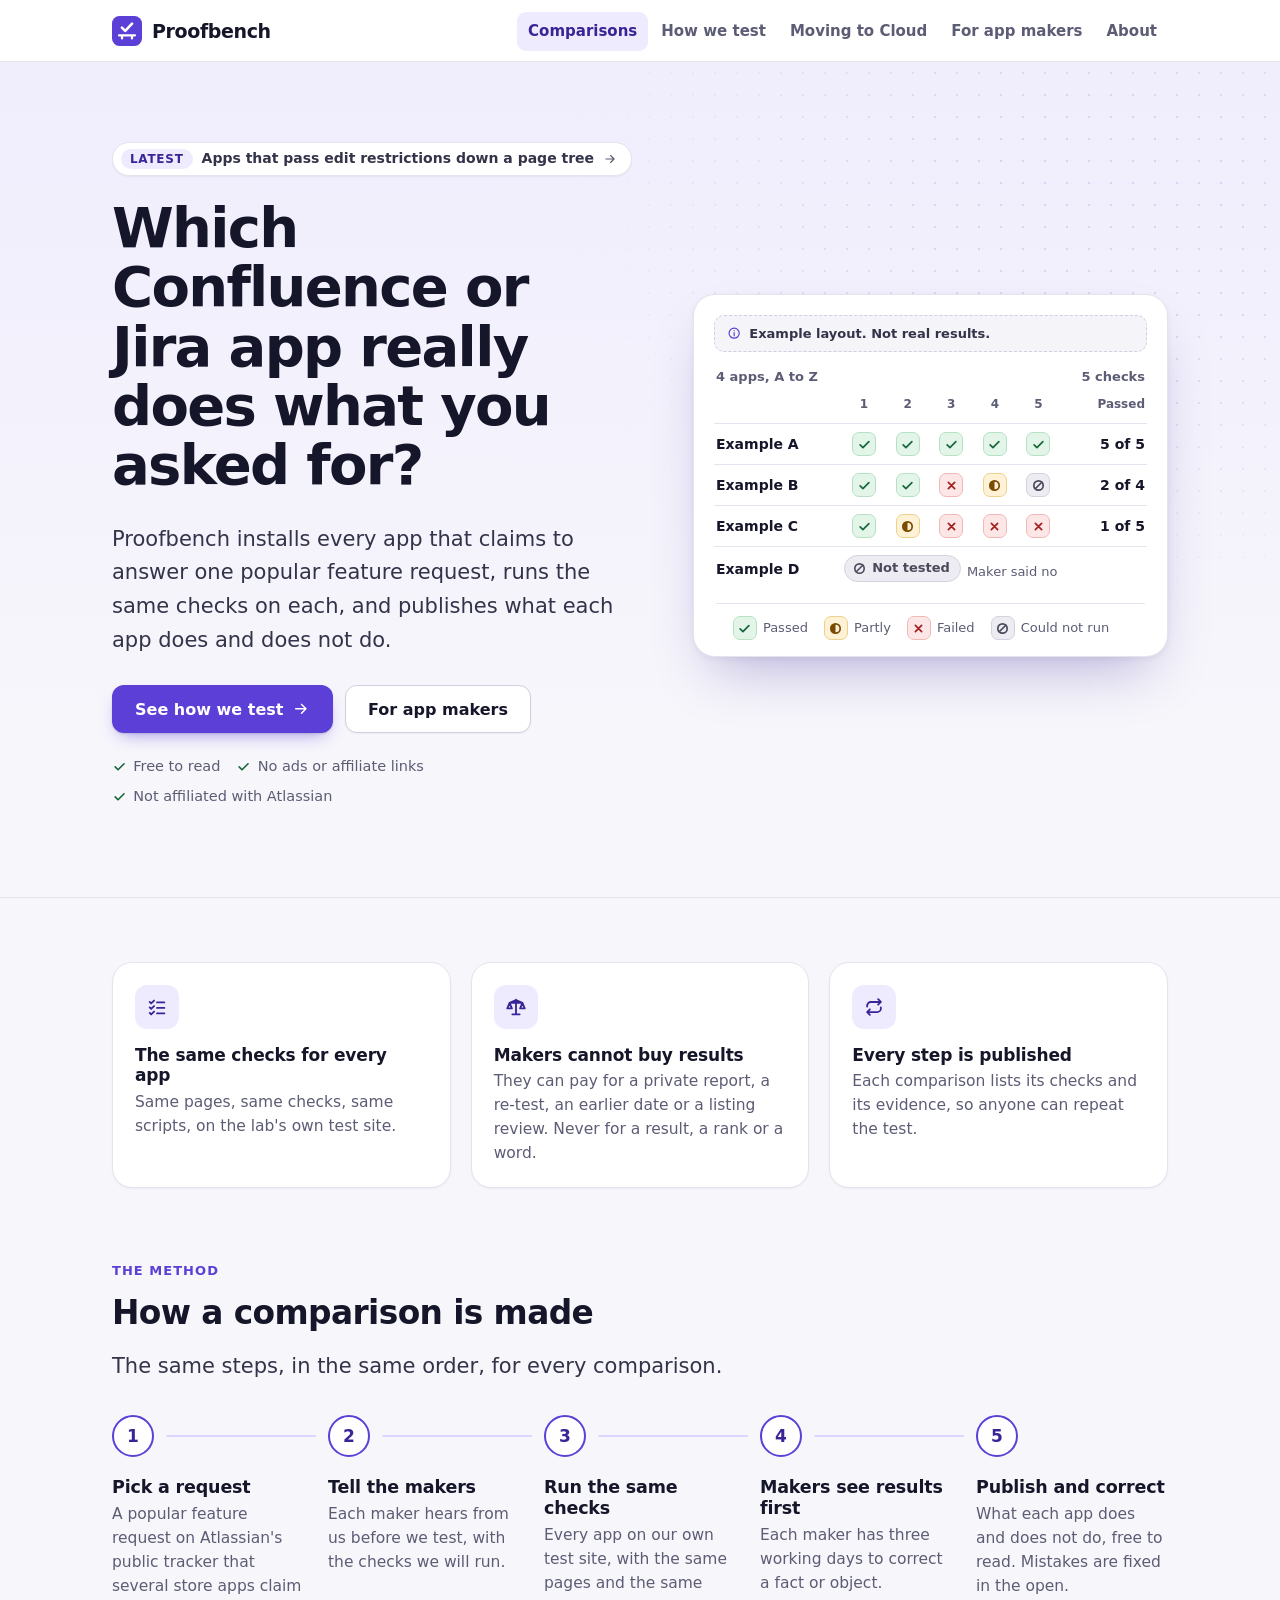
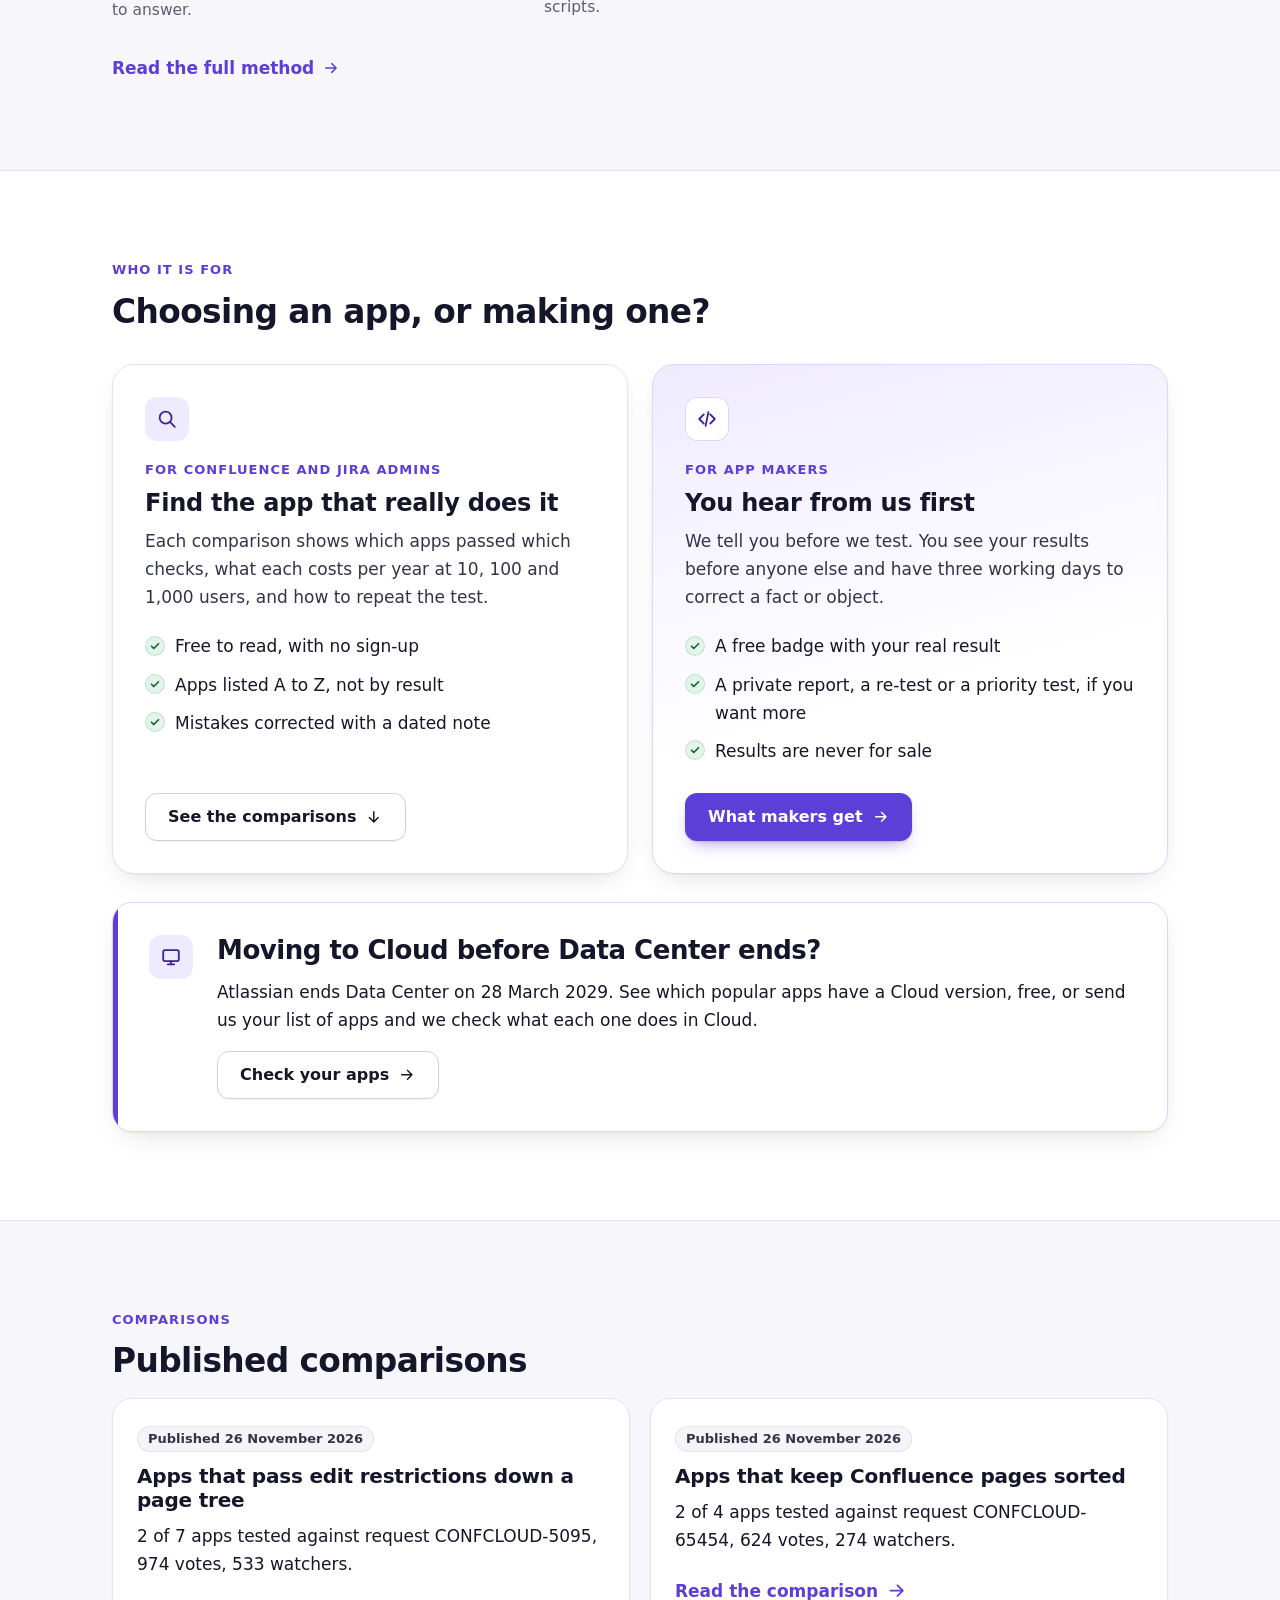
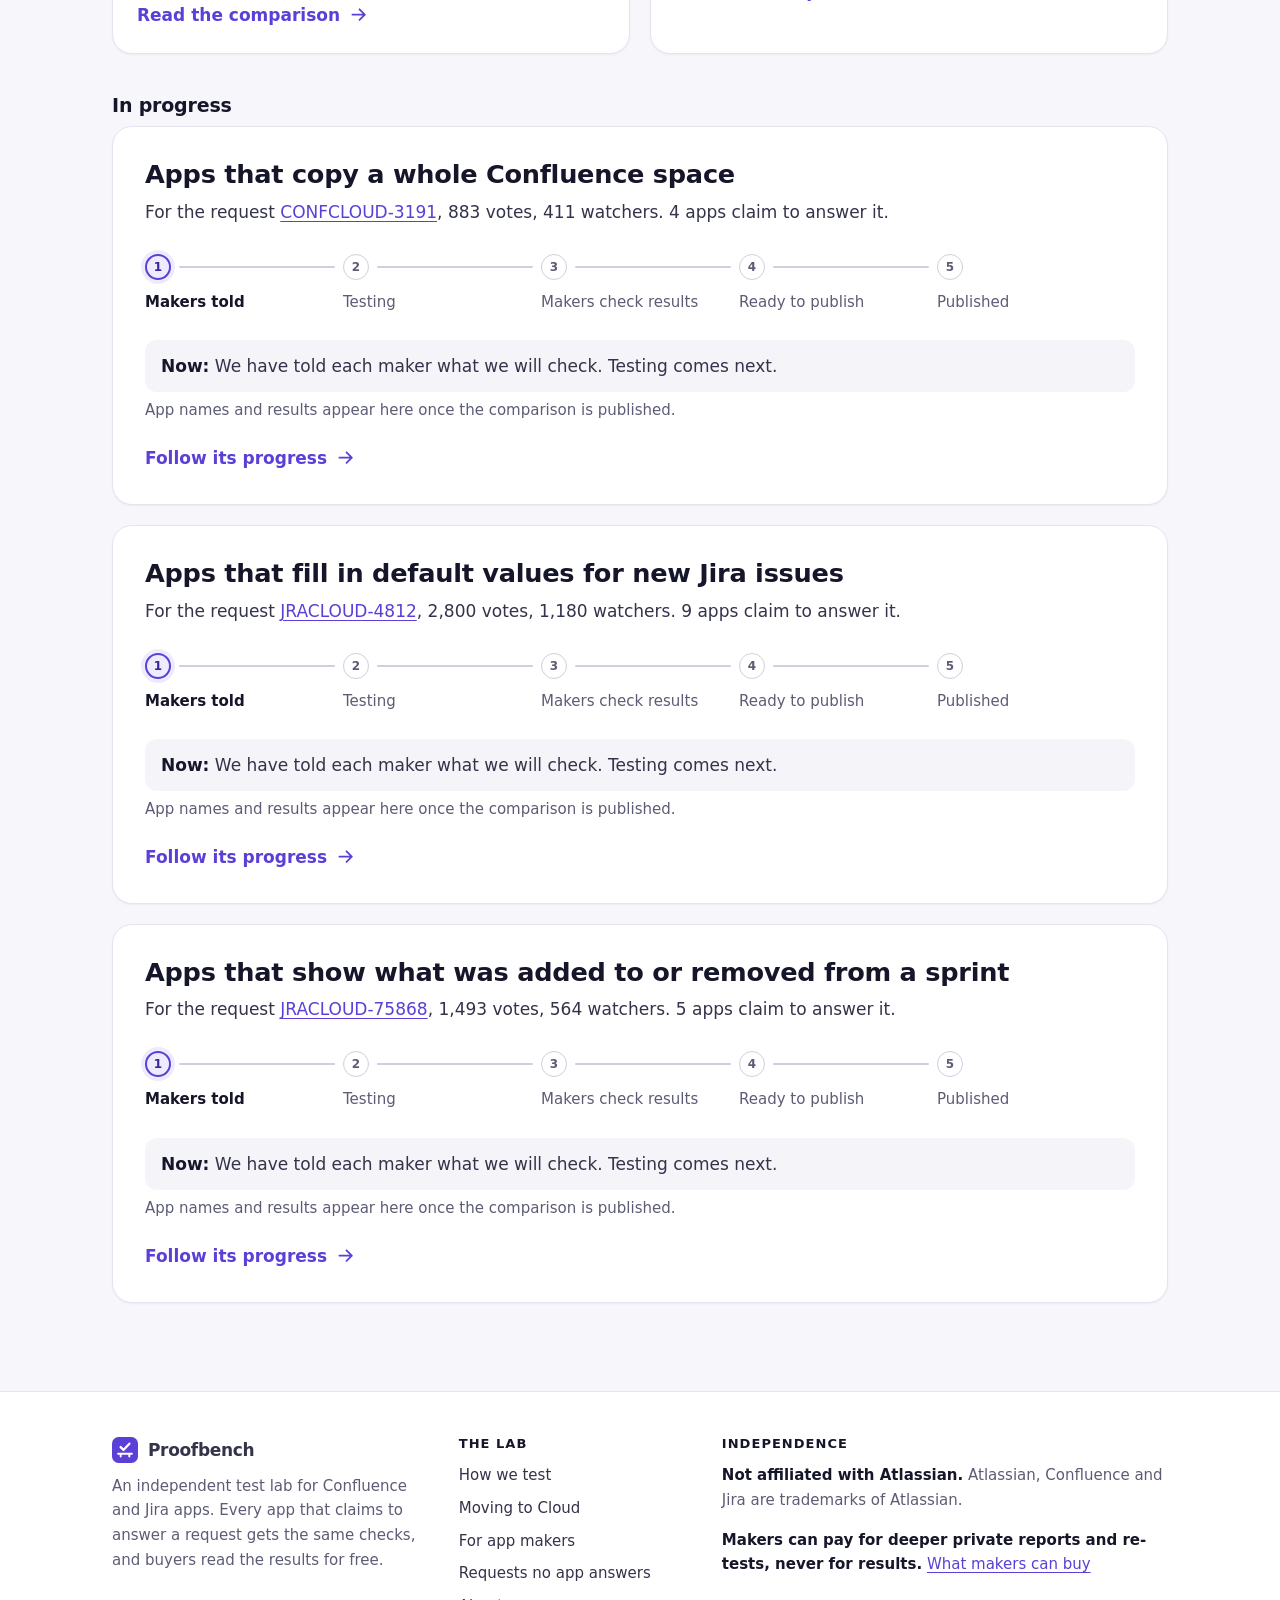
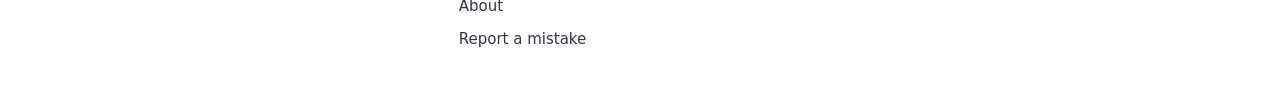
==== commit 81262802: "Show store ratings out of 5, to one decimal, and refresh store facts" ====
--- a/index.html
+++ b/index.html
@@ -198,7 +198,7 @@
       <li class="card card-published">
         <p class="tag tag-published">Published 26 November 2026</p>
         <h3><a href="c/sort-pages/">Apps that keep Confluence pages sorted</a></h3>
-        <p>2 of 4 apps tested against request CONFCLOUD-65454, 624 votes, 273 watchers.</p>
+        <p>2 of 4 apps tested against request CONFCLOUD-65454, 624 votes, 274 watchers.</p>
         <p class="card-cta" aria-hidden="true">Read the comparison <svg class="icon" width="20" height="20" aria-hidden="true"><use href="#i-arrow"/></svg></p>
       </li>
     </ul>
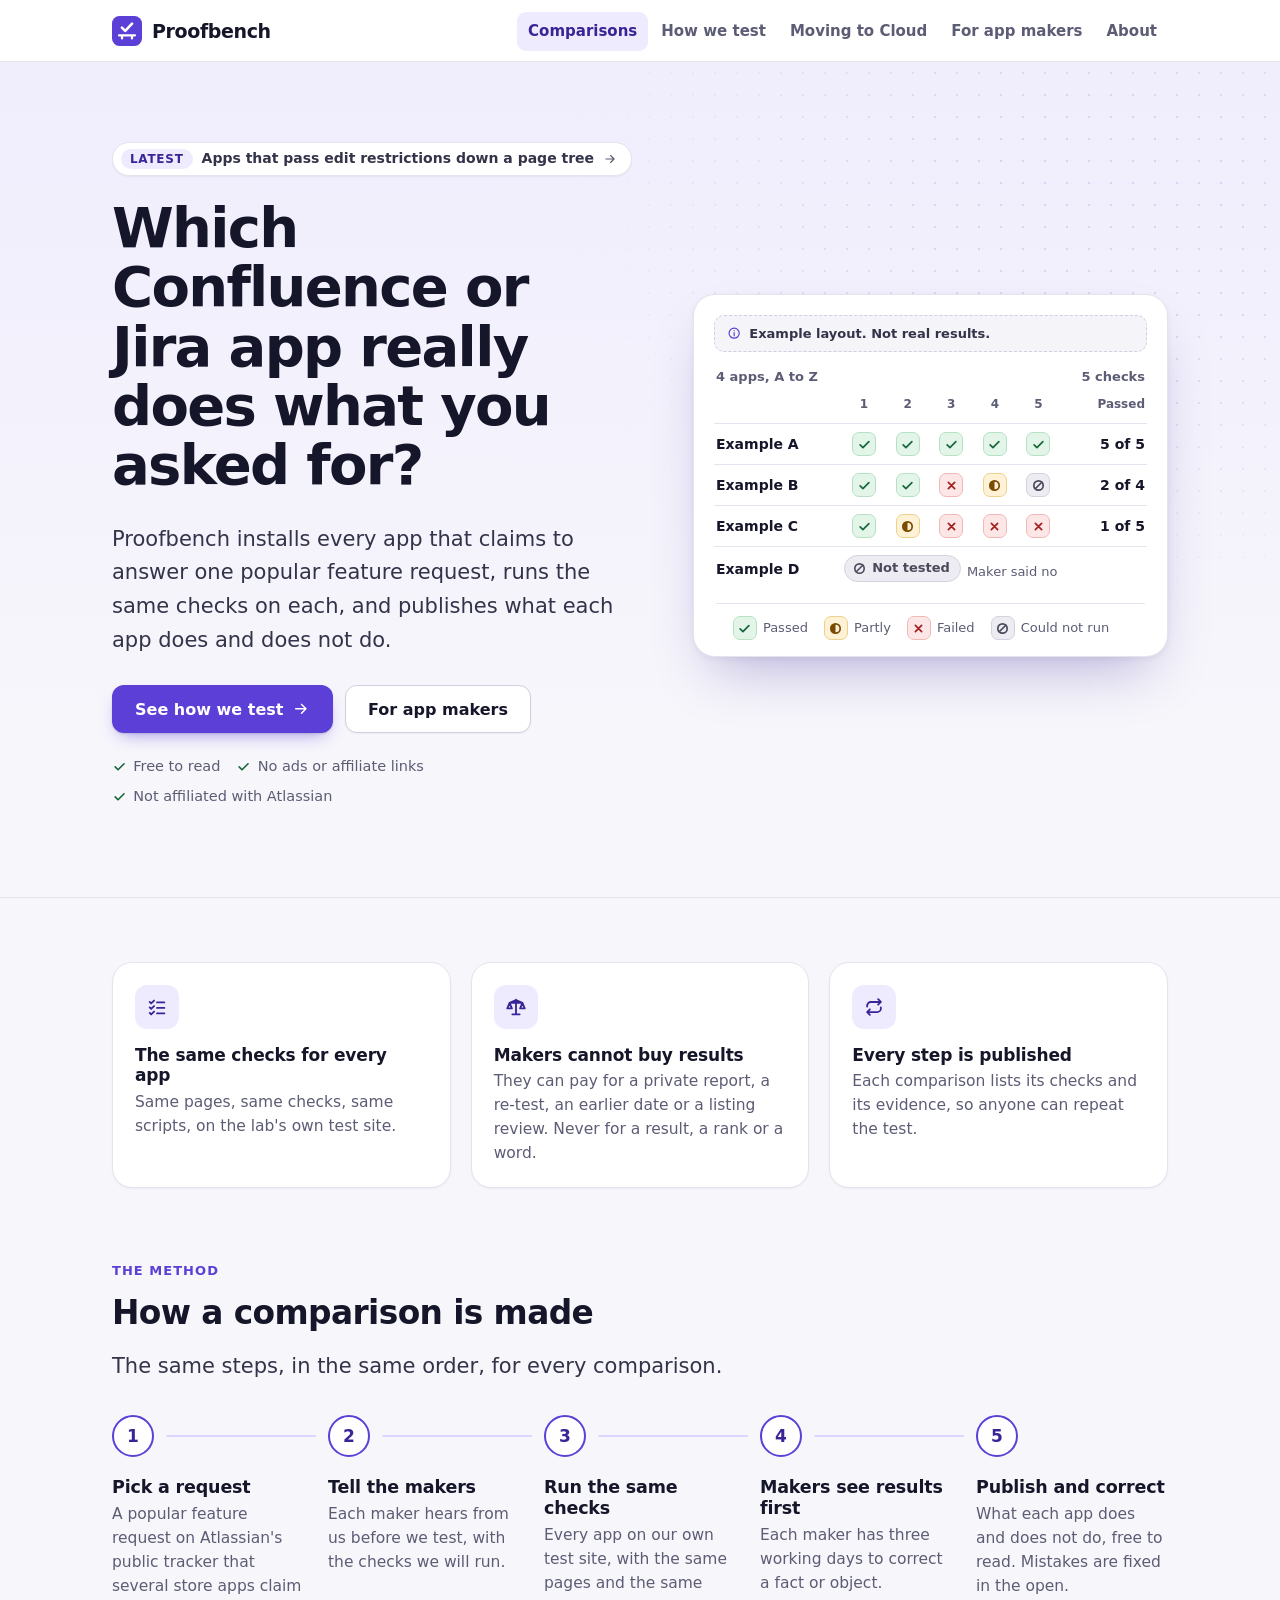
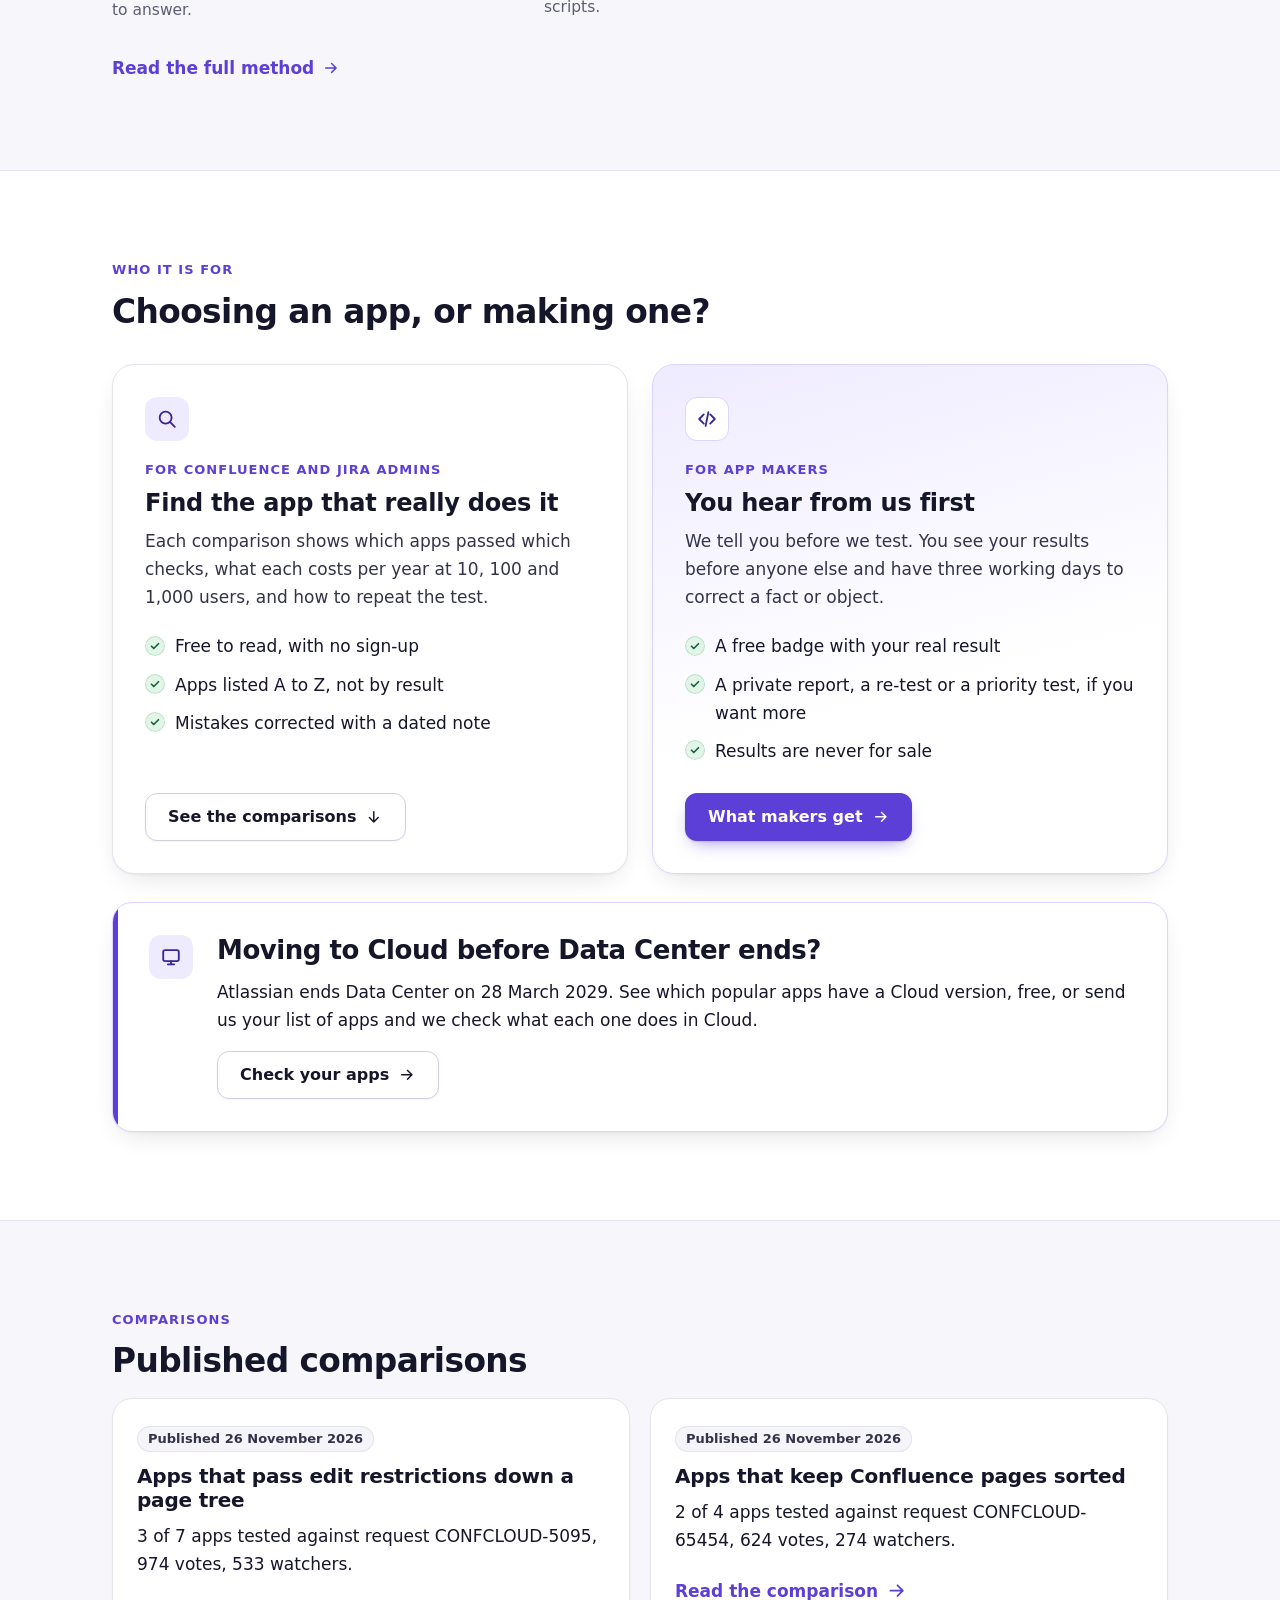
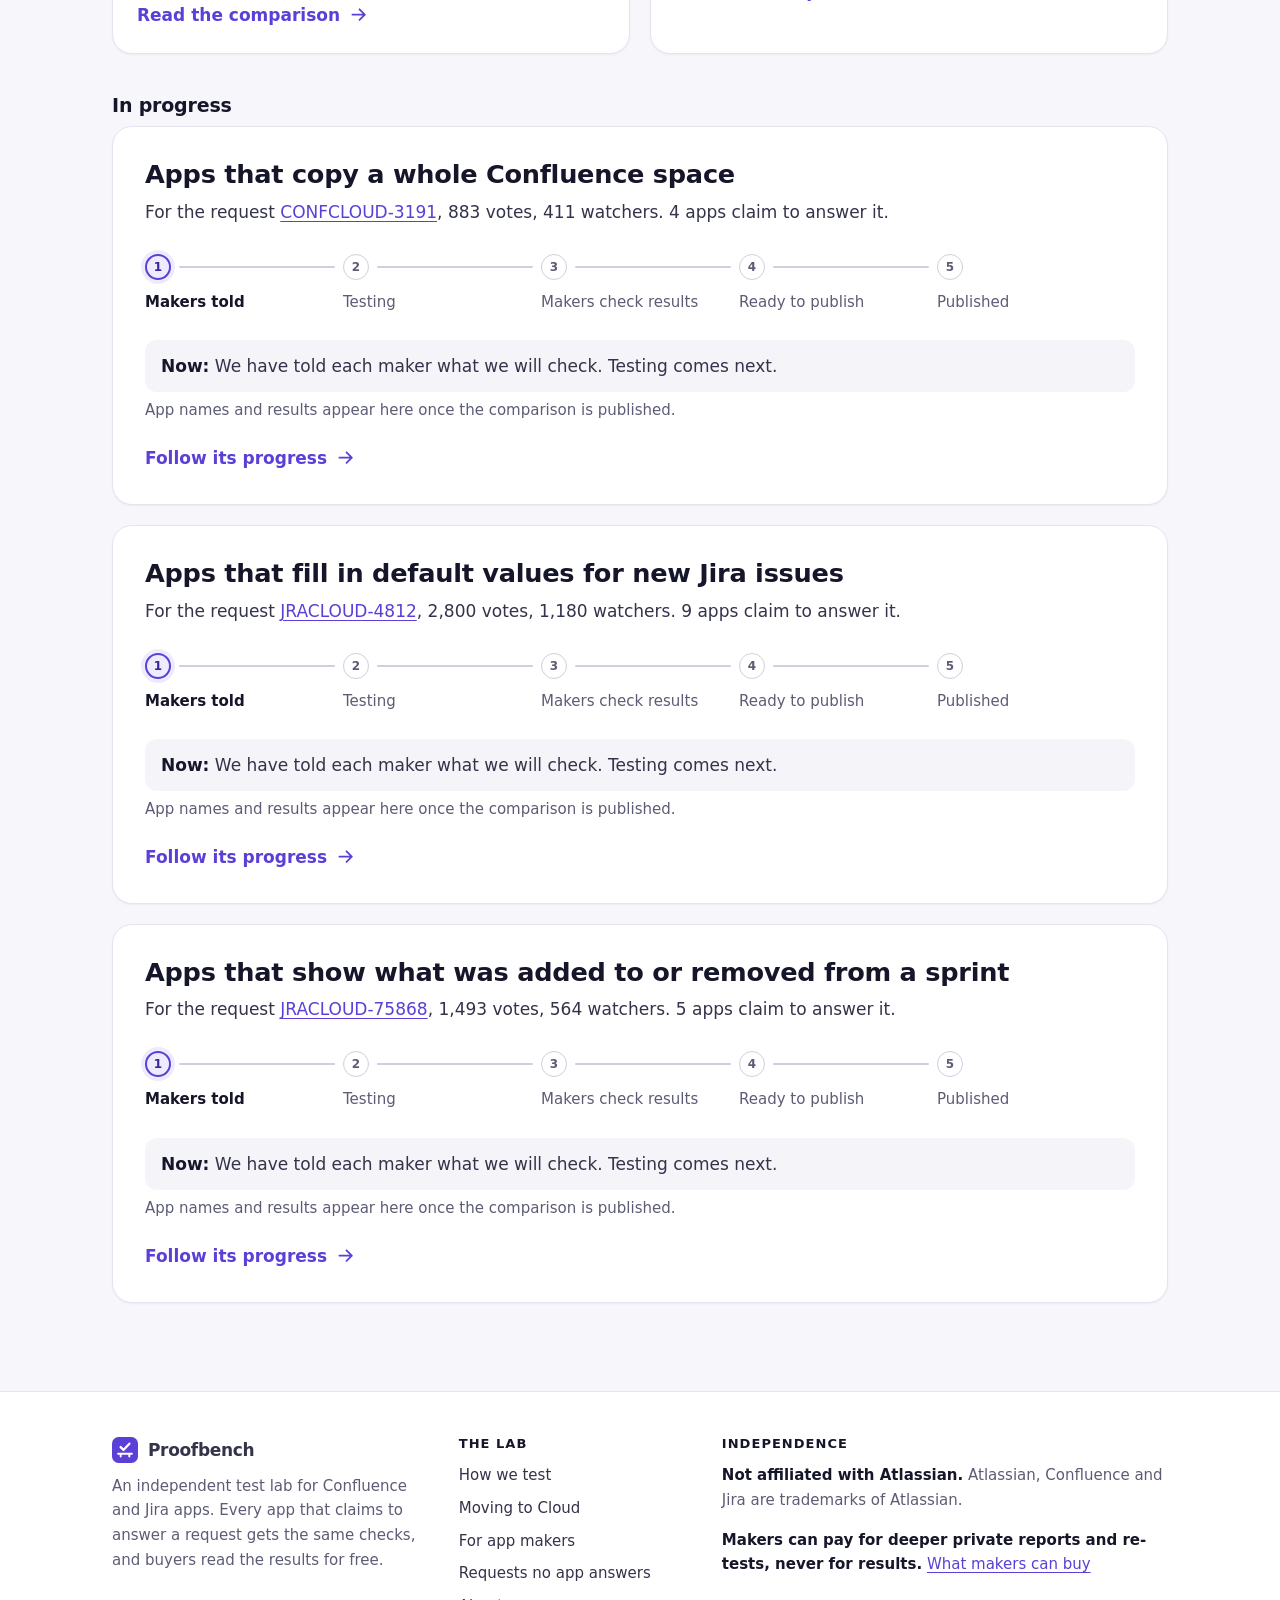
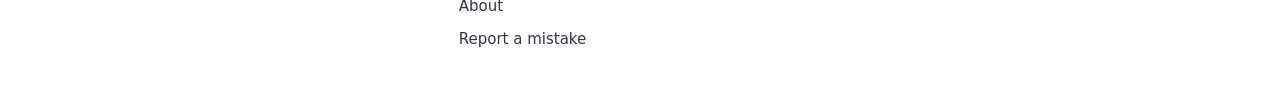
==== commit 5f76654b: "Add Edit Permission Inheritance's result, 6 of 6 on version 3.5.0" ====
--- a/index.html
+++ b/index.html
@@ -192,7 +192,7 @@
       <li class="card card-published">
         <p class="tag tag-published">Published 26 November 2026</p>
         <h3><a href="c/edit-inheritance/">Apps that pass edit restrictions down a page tree</a></h3>
-        <p>2 of 7 apps tested against request CONFCLOUD-5095, 974 votes, 533 watchers.</p>
+        <p>3 of 7 apps tested against request CONFCLOUD-5095, 974 votes, 533 watchers.</p>
         <p class="card-cta" aria-hidden="true">Read the comparison <svg class="icon" width="20" height="20" aria-hidden="true"><use href="#i-arrow"/></svg></p>
       </li>
       <li class="card card-published">
